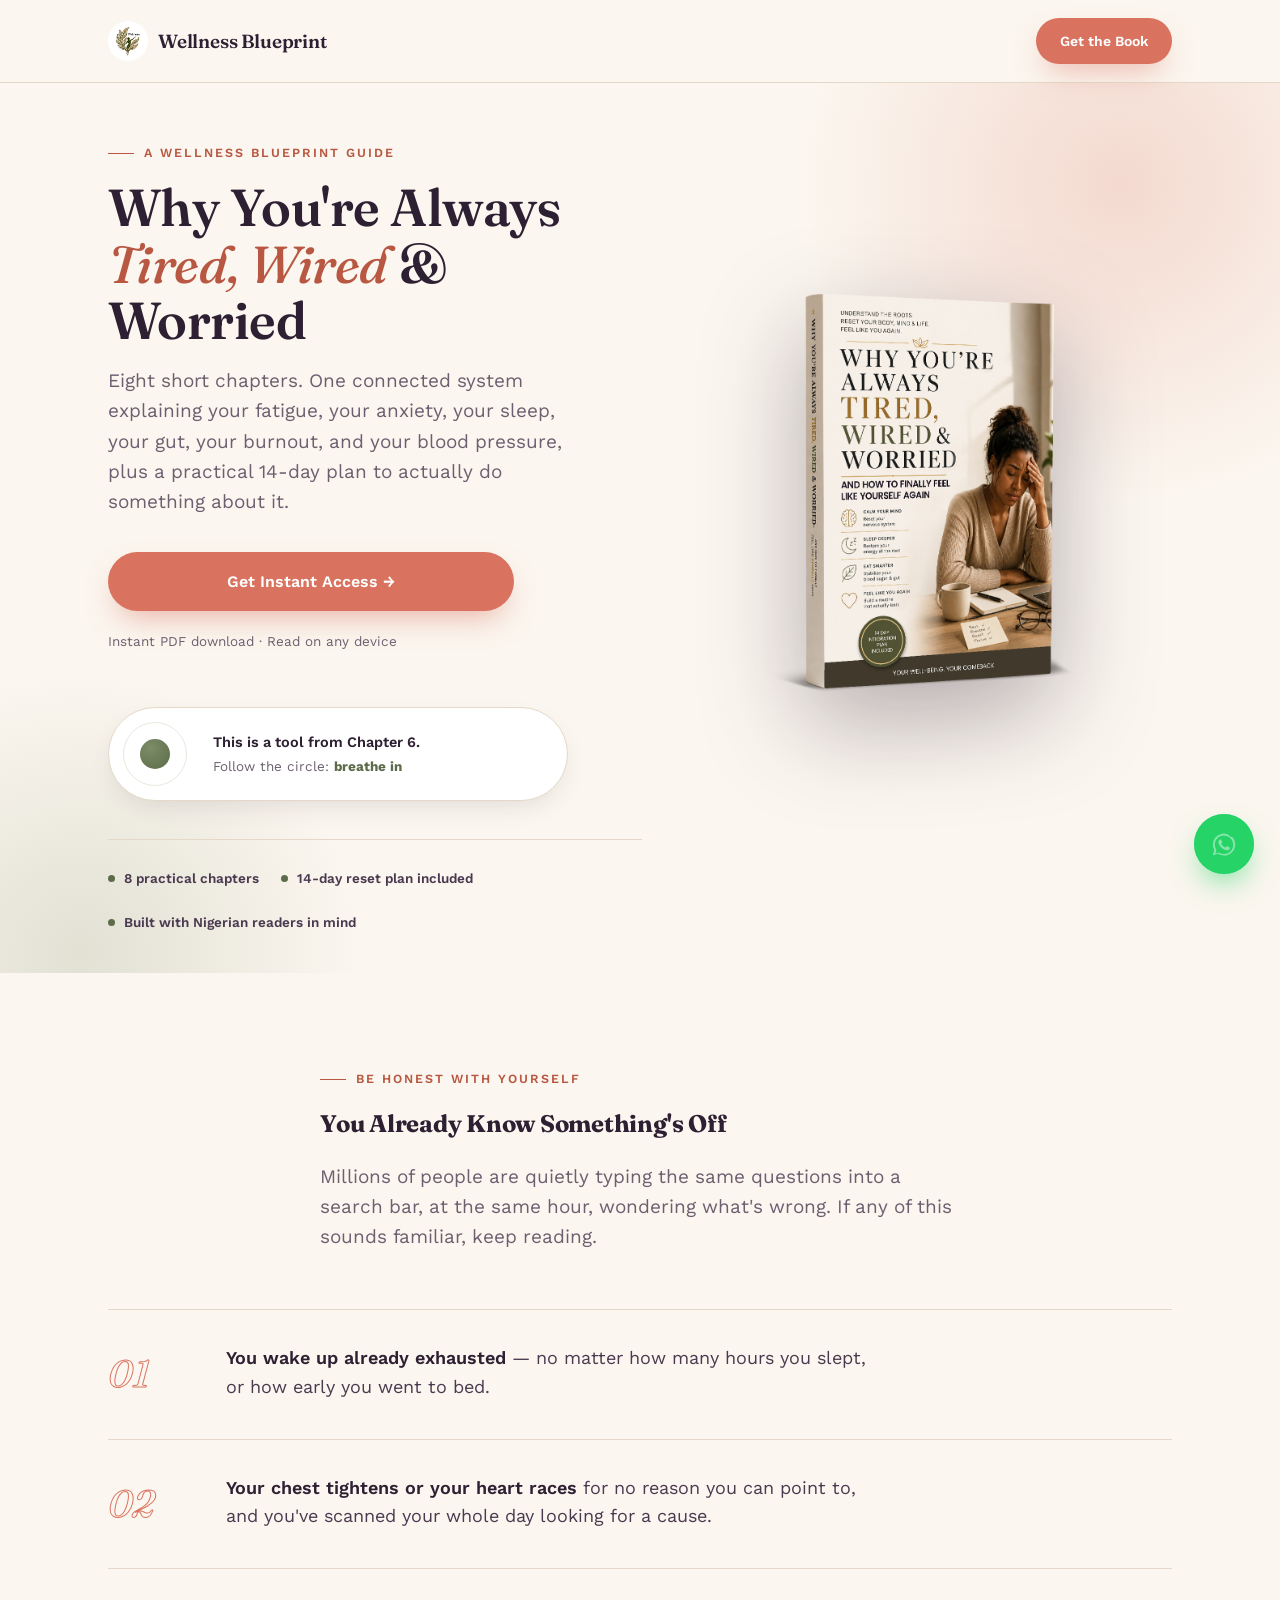
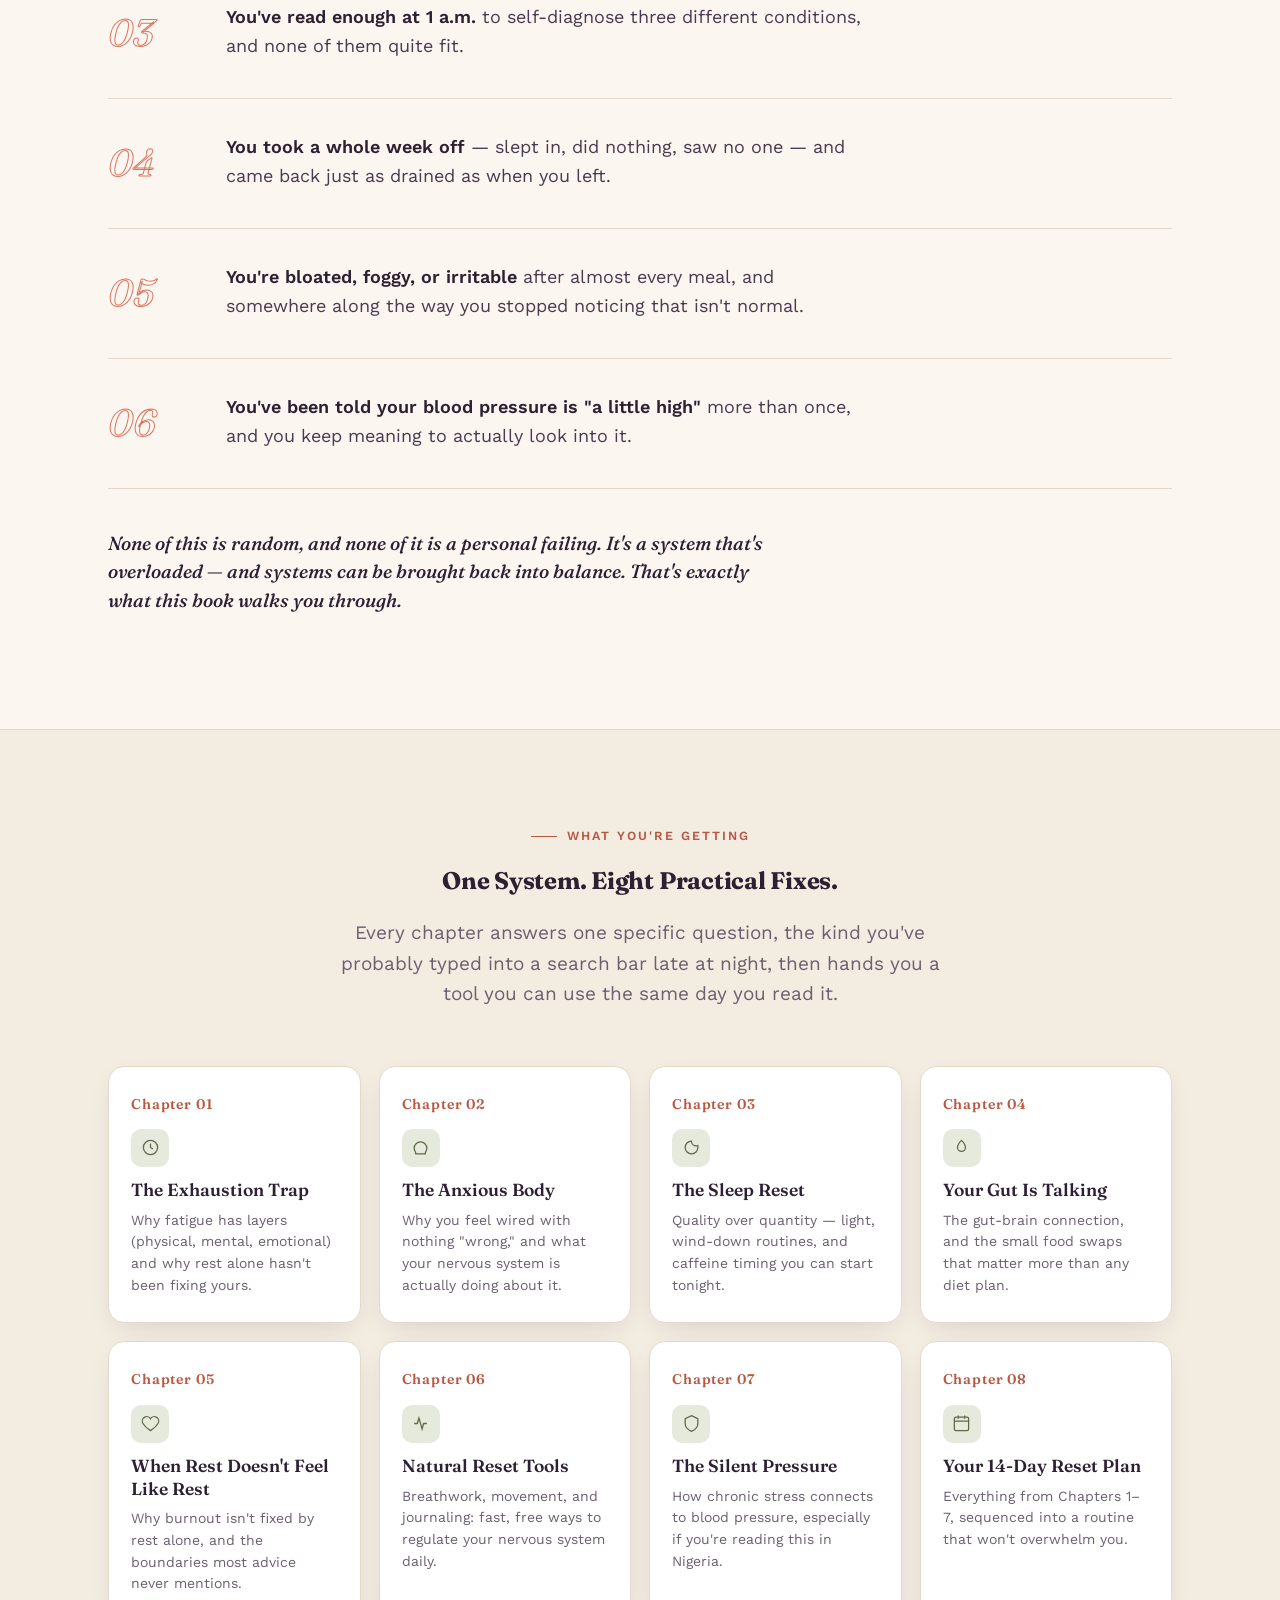
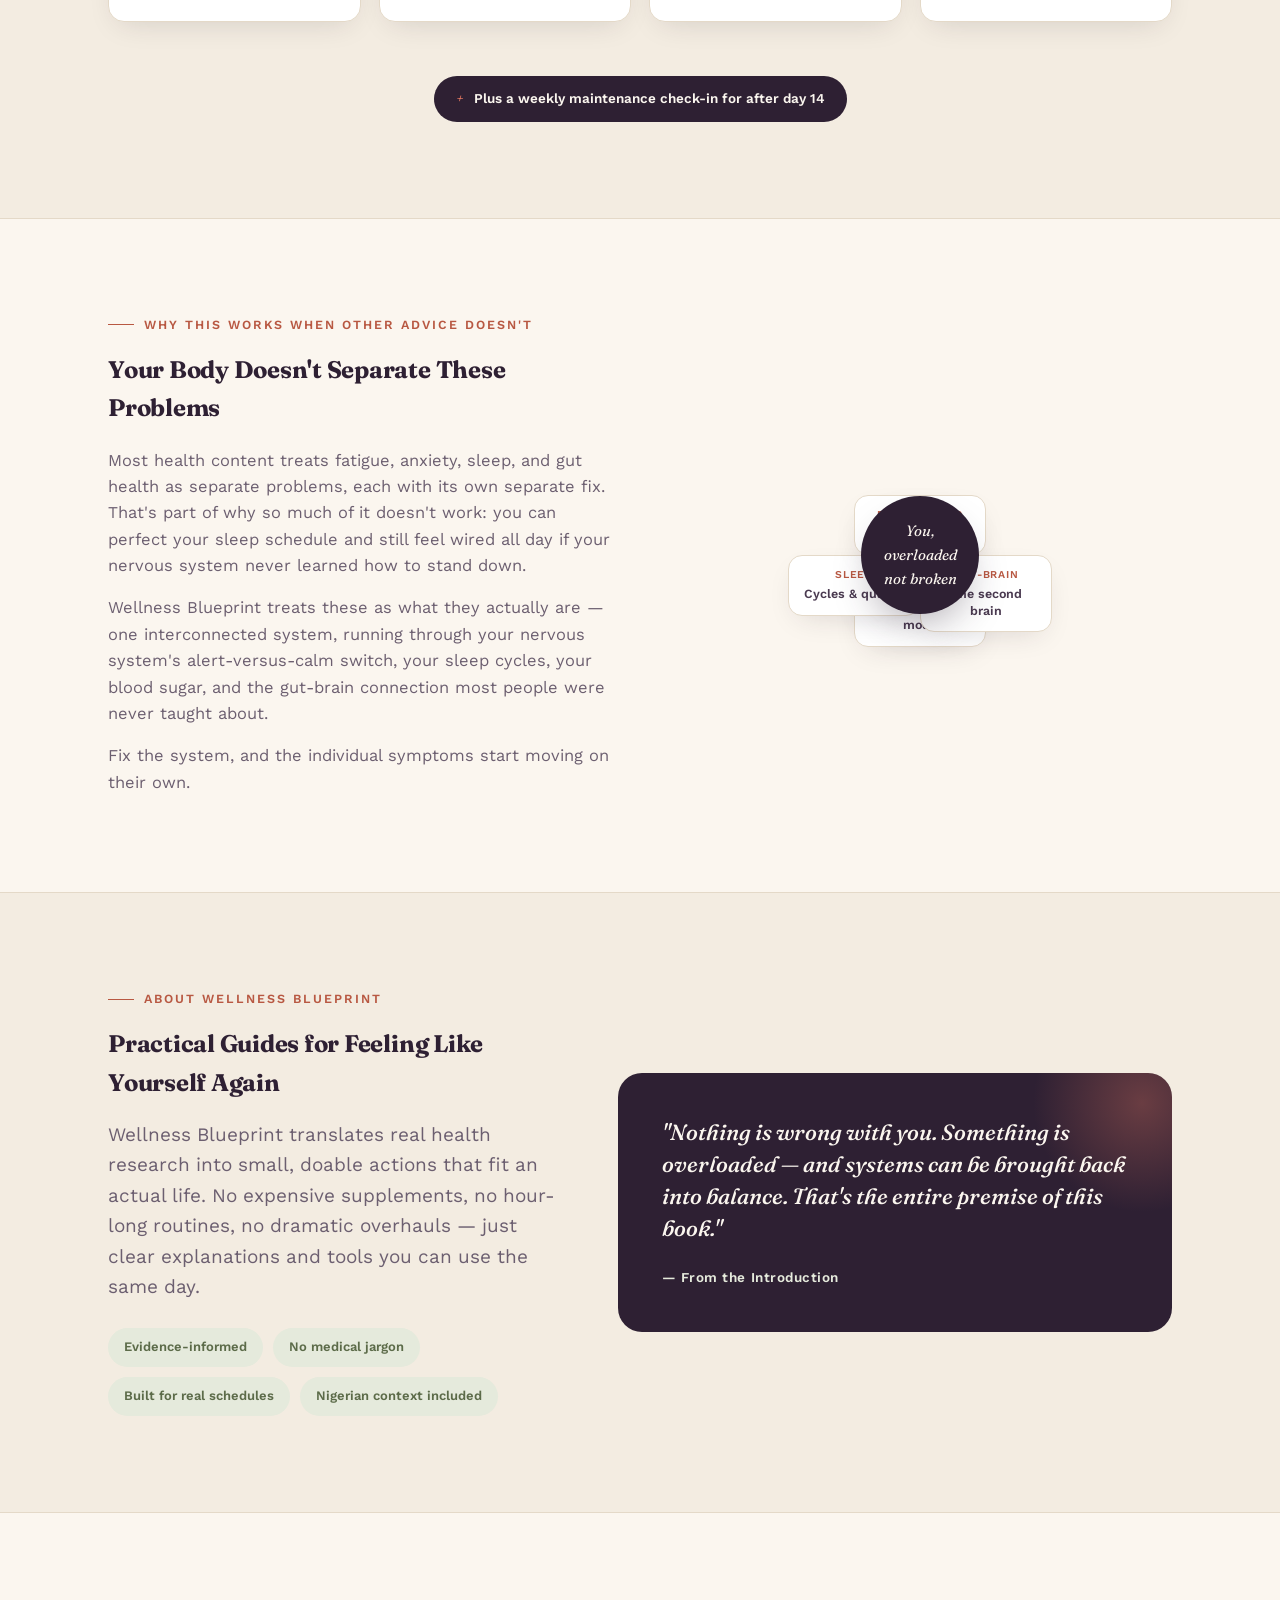
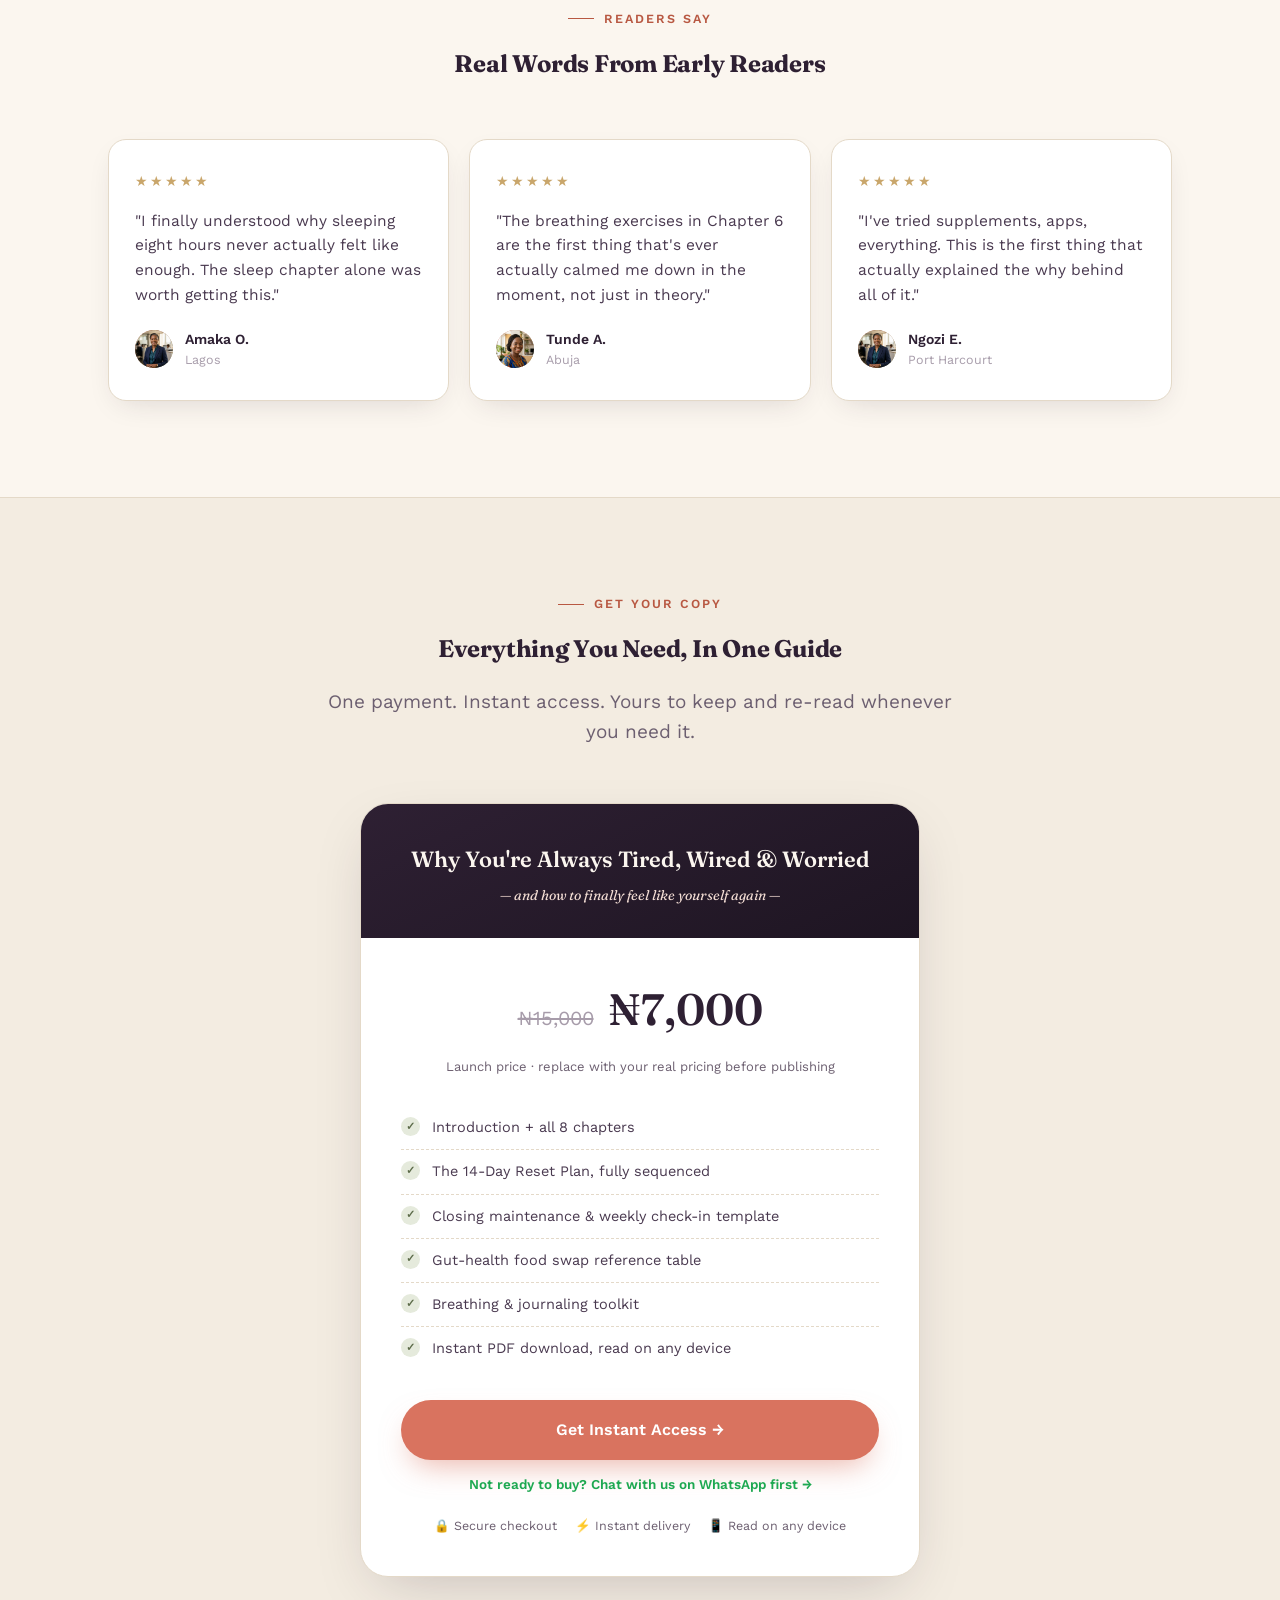
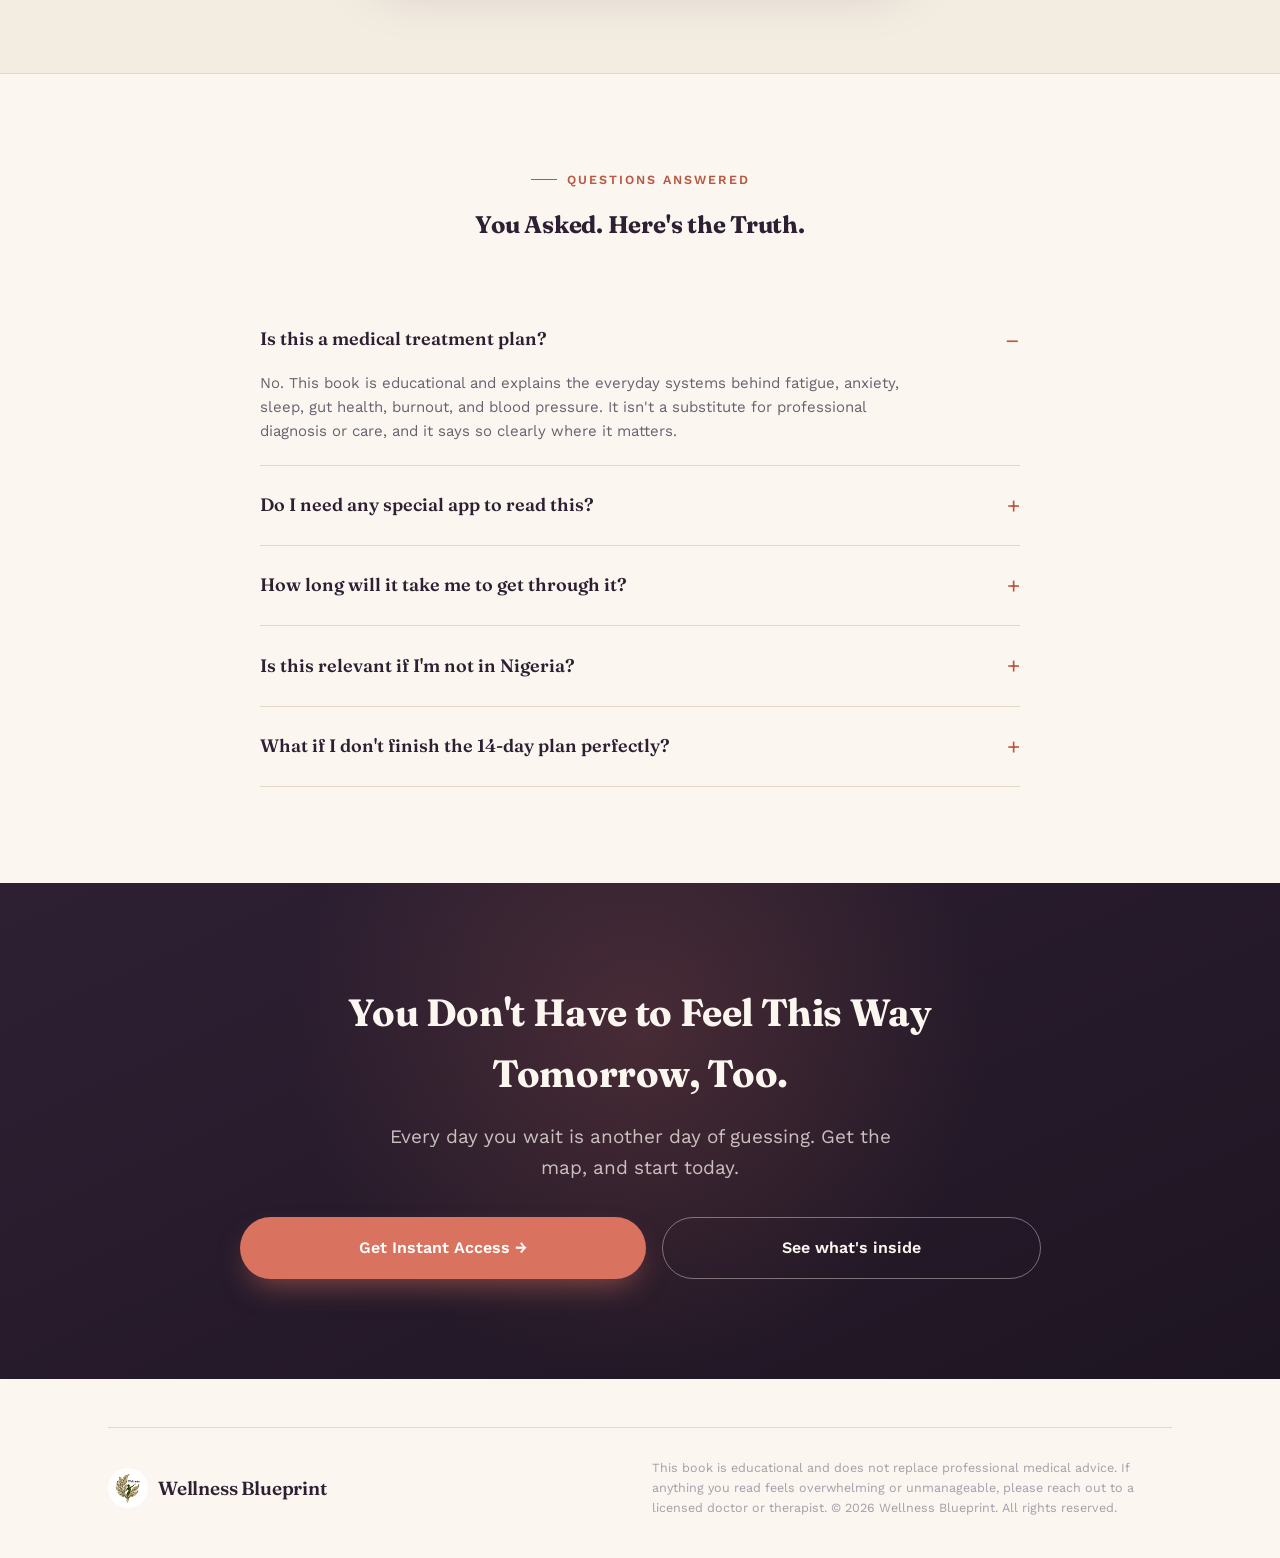
==== index.html @ 85e588a8 "file rename" ====
<!DOCTYPE html>
<html lang="en">
<head>
<meta charset="UTF-8">
<meta name="viewport" content="width=device-width, initial-scale=1.0">
<title>Why You're Always Tired, Wired & Worried — Wellness Blueprint</title>
<link rel="preconnect" href="https://fonts.googleapis.com">
<link rel="icon" type="img/x-icon" href="img/favicon.ico">
<link rel="preconnect" href="https://fonts.gstatic.com" crossorigin>
<link href="https://fonts.googleapis.com/css2?family=Fraunces:ital,opsz,wght@0,9..144,400;0,9..144,500;0,9..144,600;0,9..144,700;1,9..144,500;1,9..144,600&family=Work+Sans:wght@400;500;600;700&display=swap" rel="stylesheet">
<style>
  :root{
    --cream:#FBF6EF;
    --paper:#F3ECE1;
    --paper-line:#E4D9C8;
    --plum:#2E2033;
    --plum-deep:#1E1522;
    --plum-soft:#4A3A50;
    --ink:#241E2C;
    --ink-soft:#6C5F70;
    --ink-faint:#A79CAA;
    --coral:#D9735F;
    --coral-deep:#B85842;
    --coral-tint:#F3DDD4;
    --sage:#7C8C67;
    --sage-deep:#5C6B49;
    --sage-tint:#E5EADC;
    --gold:#C9A66B;
    --shadow-soft: 0 20px 60px -20px rgba(46,32,51,0.25);
    --shadow-card: 0 10px 30px -12px rgba(46,32,51,0.18);
    --radius: 20px;
    --font-display:'Fraunces', serif;
    --font-body:'Work Sans', sans-serif;
  }

  *{ box-sizing:border-box; }
  html{ scroll-behavior:smooth; }
  body{
    margin:0;
    background:var(--cream);
    color:var(--ink);
    font-family:var(--font-body);
    line-height:1.6;
    -webkit-font-smoothing:antialiased;
  }
  img{ max-width:100%; display:block; }
  a{ color:inherit; }
  .container{
    max-width:1120px;
    margin:0 auto;
    padding:0 28px;
  }
  .eyebrow{
    font-family:var(--font-body);
    font-size:12.5px;
    font-weight:600;
    letter-spacing:0.16em;
    text-transform:uppercase;
    color:var(--coral-deep);
    display:flex;
    align-items:center;
    gap:10px;
    margin-bottom:16px;
  }
  .eyebrow::before{
    content:"";
    width:26px;
    height:1px;
    background:var(--coral-deep);
    display:inline-block;
  }
  h1,h2,h3{
    font-family:var(--font-display);
    color:var(--plum);
    margin:0;
    letter-spacing:-0.01em;
  }
  .section{ padding:96px 0; }
  .section-alt{ background:var(--paper); border-top:1px solid var(--paper-line); border-bottom:1px solid var(--paper-line); }
  .center{ text-align:center; }
  .section-head{ max-width:640px; margin:0 auto 56px; }
  .section-head.left{ margin:0 0 56px; }
  .lede{
    font-size:19px;
    color:var(--ink-soft);
    margin-top:18px;
  }
  .btn{
    display:inline-flex;
    align-items:center;
    justify-content:center;
    gap:10px;
    font-family:var(--font-body);
    font-weight:600;
    font-size:16px;
    padding:17px 119px;
    border-radius:100px;
    text-decoration:none;
    cursor:pointer;
    border:none;
    transition:transform .25s ease, box-shadow .25s ease, background .25s ease;
    white-space:nowrap;
  }
  .btn-primary{
    background:var(--coral);
    color:#fff;
    box-shadow:0 14px 30px -10px rgba(217,115,95,0.55);
  }
  .btn-primary:hover{ background:var(--coral-deep); transform:translateY(-2px); box-shadow:0 18px 34px -10px rgba(184,88,66,0.55); }
  .btn-ghost{
    background:transparent;
    color:var(--cream);
    border:1px solid rgba(251,246,239,0.4);
  }
  .btn-ghost:hover{ background:rgba(251,246,239,0.1); }
  .btn-dark{
    background:var(--plum);
    color:var(--cream);
  }
  .btn-dark:hover{ background:var(--plum-deep); transform:translateY(-2px); }
  .btn-whatsapp{
    background:#25D366;
    color:#fff;
    box-shadow:0 14px 30px -10px rgba(37,211,102,0.55);
  }
  .btn-whatsapp:hover{ background:#1DA851; transform:translateY(-2px); box-shadow:0 18px 34px -10px rgba(29,168,81,0.55); }

  /* floating whatsapp bubble */
  .wa-float{
    position:fixed;
    bottom:26px; right:26px;
    z-index:200;
    width:60px; height:60px;
    border-radius:50%;
    background:#25D366;
    display:flex; align-items:center; justify-content:center;
    box-shadow:0 14px 30px -8px rgba(37,211,102,0.65);
    transition:transform .25s ease, box-shadow .25s ease;
  }
  .wa-float:hover{ transform:translateY(-3px) scale(1.05); box-shadow:0 18px 36px -8px rgba(29,168,81,0.7); }
  .wa-float svg{ width:30px; height:30px; fill:#fff; }
  .wa-float .wa-ping{
    position:absolute; inset:0; border-radius:50%;
    background:#25D366;
    opacity:0.55;
    animation:waPing 2.4s ease-out infinite;
  }
  @keyframes waPing{
    0%{ transform:scale(1); opacity:0.5; }
    100%{ transform:scale(1.7); opacity:0; }
  }
  @media (max-width:560px){
    .wa-float{ width:54px; height:54px; bottom:18px; right:18px; }
    .wa-float svg{ width:26px; height:26px; }
  }

  /* ---------- NAV ---------- */
  header.nav{
    position:sticky; top:0; z-index:50;
    background:rgba(251,246,239,0.86);
    backdrop-filter:blur(10px);
    border-bottom:1px solid var(--paper-line);
  }
  .nav-inner{
    display:flex; align-items:center; justify-content:space-between;
    padding:18px 28px;
    max-width:1120px; margin:0 auto;
  }
  .brand{
    display:flex; align-items:center; gap:10px;
    font-family:var(--font-display);
    font-weight:600;
    font-size:19px;
    color:var(--plum);
    letter-spacing:-0.01em;
  }
  .brand .mark{
    width:40px; height:40px; 
    border-radius:50%;
    /* background:conic-gradient(from 200deg, var(--coral), var(--gold), var(--sage), var(--coral)); */
    display:inline-block;
    position:relative;
  }
  .mark img{
    border-radius:50%;
  }
  .brand .mark::after{
    /* content:""; */
    position:absolute; 
    /* inset:5px; */
    border-radius:50%;
    background:var(--cream);
  }
  .nav-cta{ font-size:14px; padding:12px 24px; }

  /* ---------- HERO ---------- */
  .hero{
    position:relative;
    overflow:hidden;
    padding:60px 0 40px;
  }
  .hero-glow{
    position:absolute;
    top:-220px; right:-160px;
    width:640px; height:640px;
    border-radius:50%;
    background:radial-gradient(circle, rgba(217,115,95,0.22), rgba(217,115,95,0) 70%);
    pointer-events:none;
  }
  .hero-glow2{
    position:absolute;
    bottom:-260px; left:-200px;
    width:560px; height:560px;
    border-radius:50%;
    background:radial-gradient(circle, rgba(124,140,103,0.20), rgba(124,140,103,0) 70%);
    pointer-events:none;
  }
  .hero-grid{
    position:relative;
    display:grid;
    grid-template-columns:1.05fr 0.95fr;
    gap:46px;
    align-items:center;
  }
  .hero h1{
    font-size:52px;
    line-height:1.08;
    font-weight:600;
  }
  .hero h1 em{
    font-style:italic;
    font-weight:500;
    color:var(--coral-deep);
  }
  .hero .lede{ max-width:480px; }
  .hero-actions{
    display:flex; align-items:center; gap:20px; flex-wrap:wrap;
    margin-top:34px;
  }
  .hero-note{
    font-size:13.5px; color:var(--ink-soft);
  }
  .trust-row{
    display:flex; flex-wrap:wrap; gap:22px;
    margin-top:38px;
    padding-top:28px;
    border-top:1px solid var(--paper-line);
  }
  .trust-item{
    display:flex; align-items:center; gap:9px;
    font-size:13.5px; font-weight:600; color:var(--plum-soft);
  }
  .trust-item .dot{
    width:7px; height:7px; border-radius:50%; background:var(--sage-deep); flex-shrink:0;
  }

  /* book mockup */
  .book-stage{
    position:relative;
    display:flex; 
    align-items:center; justify-content:center;
    perspective:1300px;
  }
  .book{
    width:100%;
    max-width:650px;
    position:relative;
    animation:float 6s ease-in-out infinite;
  }
  .book img{
    width:100%;
    height:auto;
    display:block;
    filter:drop-shadow(0 35px 50px rgba(46,32,51,0.35));
  }
  @keyframes float{
    0%,100%{ transform:translateY(0px); }
    50%{ transform:translateY(-14px); }
  }

  /* breathing pacer */
  .pacer-wrap{
    margin-top:54px;
    display:flex; align-items:center; gap:26px;
    background:#fff;
    border:1px solid var(--paper-line);
    border-radius:100px;
    padding:14px 26px 14px 14px;
    box-shadow:var(--shadow-card);
    max-width:460px;
  }
  .pacer-circle-wrap{
    width:64px; height:64px; flex-shrink:0;
    display:flex; align-items:center; justify-content:center;
    position:relative;
  }
  .pacer-ring{
    position:absolute; inset:0; border-radius:50%;
    border:1.5px solid var(--sage-tint);
  }
  .pacer-dot{
    width:30px; height:30px; border-radius:50%;
    background:radial-gradient(circle at 35% 30%, var(--sage), var(--sage-deep));
    animation: breathe 12s ease-in-out infinite;
  }
  @keyframes breathe{
    0%{ transform:scale(0.55); }
    33%{ transform:scale(1); }
    50%{ transform:scale(1); }
    83%{ transform:scale(0.55); }
    100%{ transform:scale(0.55); }
  }
  .pacer-text{ font-size:13.5px; color:var(--ink-soft); }
  .pacer-text strong{
    display:block; color:var(--plum); font-size:14.5px; font-weight:600; margin-bottom:2px;
  }
  #pacerLabel{ color:var(--sage-deep); font-weight:700; }

  /* ---------- RECOGNITION ---------- */
  .signs-list{
    display:grid;
    gap:0;
    border-top:1px solid var(--paper-line);
  }
  .sign-row{
    display:grid;
    grid-template-columns:90px 1fr;
    gap:28px;
    padding:34px 0;
    border-bottom:1px solid var(--paper-line);
    align-items:start;
  }
  .sign-num{
    font-family:var(--font-display);
    font-style:italic;
    font-weight:500;
    font-size:38px;
    color:var(--coral-tint);
    -webkit-text-stroke:1px var(--coral);
    color:transparent;
  }
  .sign-row p{ margin:0; font-size:18px; color:var(--plum-soft); max-width:640px; }
  .sign-row p b{ color:var(--plum); font-weight:600; }
  .signs-close{
    margin-top:40px;
    font-size:19px;
    color:var(--plum);
    font-family:var(--font-display);
    font-style:italic;
    font-weight:500;
    max-width:680px;
    line-height:1.5;
  }

  /* ---------- CHAPTERS GRID ---------- */
  .chapters-grid{
    display:grid;
    grid-template-columns:repeat(4, 1fr);
    gap:18px;
  }
  .chapter-card{
    background:#fff;
    border:1px solid var(--paper-line);
    border-radius:16px;
    padding:26px 22px;
    box-shadow:var(--shadow-card);
    transition:transform .25s ease, box-shadow .25s ease;
  }
  .chapter-card:hover{ transform:translateY(-4px); box-shadow:0 18px 40px -16px rgba(46,32,51,0.28); }
  .chapter-card .num{
    font-family:var(--font-display);
    font-size:14px;
    font-weight:600;
    color:var(--coral-deep);
    letter-spacing:0.06em;
  }
  .chapter-card .icon{
    width:38px; height:38px;
    margin:14px 0 12px;
    border-radius:10px;
    background:var(--sage-tint);
    display:flex; align-items:center; justify-content:center;
  }
  .chapter-card .icon svg{ width:19px; height:19px; stroke:var(--sage-deep); }
  .chapter-card h4{
    font-family:var(--font-display);
    font-size:17.5px;
    font-weight:600;
    color:var(--plum);
    margin:0 0 8px;
    line-height:1.3;
  }
  .chapter-card p{
    font-size:14px; color:var(--ink-soft); margin:0; line-height:1.55;
  }
  .plan-tag{
    margin-top:22px;
    display:inline-flex; align-items:center; gap:10px;
    background:var(--plum);
    color:var(--cream);
    padding:12px 22px;
    border-radius:100px;
    font-size:13.5px; font-weight:600;
  }
  .plan-tag .plus{ color:var(--coral); font-family:var(--font-display); font-style:italic; }

  /* ---------- SYSTEM DIAGRAM ---------- */
  .system-wrap{
    display:grid;
    grid-template-columns:1fr 1fr;
    gap:56px;
    align-items:center;
  }
  .system-copy p{ font-size:16.5px; color:var(--ink-soft); margin:0 0 16px; }
  .system-copy p:last-child{ margin-bottom:0; }
  .diagram{
    position:relative;
    aspect-ratio:1/1;
    max-width:420px;
    margin:0 auto;
  }
  .diagram-center{
    position:absolute; top:50%; left:50%; transform:translate(-50%,-50%);
    width:118px; height:118px; border-radius:50%;
    background:var(--plum);
    color:var(--cream);
    display:flex; align-items:center; justify-content:center;
    flex-direction:column;
    text-align:center;
    font-family:var(--font-display);
    font-style:italic;
    font-size:15px;
    z-index:3;
    box-shadow:0 20px 40px -14px rgba(46,32,51,0.4);
  }
  .diagram-node{
    position:absolute;
    width:132px;
    background:#fff;
    border:1px solid var(--paper-line);
    border-radius:14px;
    padding:12px 14px;
    font-size:12.5px;
    font-weight:600;
    color:var(--plum-soft);
    box-shadow:var(--shadow-card);
    z-index:2;
    text-align:center;
    line-height:1.35;
  }
  .diagram-node span{
    display:block; font-size:10.5px; font-weight:600; letter-spacing:0.08em;
    text-transform:uppercase; color:var(--coral-deep); margin-bottom:3px;
  }
  .diagram-node.n1{ top:-6%; left:50%; transform:translateX(-50%); }
  .diagram-node.n2{ top:32%; right:-14%; }
  .diagram-node.n3{ bottom:-6%; left:50%; transform:translateX(-50%); }
  .diagram-node.n4{ top:32%; left:-14%; }
  .diagram svg.lines{ position:absolute; inset:0; width:100%; height:100%; z-index:1; }
  .diagram svg.lines line{ stroke:var(--paper-line); stroke-width:2; }

  /* ---------- ABOUT ---------- */
  .about-wrap{
    display:grid;
    grid-template-columns:0.9fr 1.1fr;
    gap:56px;
    align-items:center;
  }
  .badge-row{ display:flex; flex-wrap:wrap; gap:10px; margin-top:26px; }
  .badge{
    font-size:13px; font-weight:600; color:var(--sage-deep);
    background:var(--sage-tint);
    border-radius:100px;
    padding:9px 16px;
  }
  .about-card{
    background:var(--plum);
    border-radius:24px;
    padding:44px;
    color:var(--cream);
    position:relative;
    overflow:hidden;
  }
  .about-card::before{
    content:"";
    position:absolute; top:-80px; right:-80px;
    width:220px; height:220px; border-radius:50%;
    background:radial-gradient(circle, rgba(217,115,95,0.35), rgba(217,115,95,0) 70%);
  }
  .about-card .quote{
    font-family:var(--font-display);
    font-style:italic;
    font-size:22px;
    font-weight:500;
    line-height:1.45;
    position:relative;
    z-index:2;
  }
  .about-card .who{
    margin-top:22px;
    font-size:13.5px;
    color:var(--sage-tint);
    font-weight:600;
    letter-spacing:0.04em;
    position:relative; z-index:2;
  }

  /* ---------- TESTIMONIALS ---------- */
  .testi-grid{
    display:grid;
    grid-template-columns:repeat(3, 1fr);
    gap:20px;
  }
  .testi-card{
    background:#fff;
    border:1px solid var(--paper-line);
    border-radius:18px;
    padding:30px 26px;
    box-shadow:var(--shadow-card);
    display:flex; flex-direction:column;
  }
  .stars{ color:var(--gold); font-size:14px; letter-spacing:2px; margin-bottom:16px; }
  .testi-card p{ font-size:15.5px; color:var(--plum-soft); flex-grow:1; margin:0 0 20px; }
  .testi-who{ display:flex; align-items:center; gap:12px; }
  .testi-avatar{
    width:38px; height:38px; border-radius:50%;
    background:linear-gradient(135deg, var(--coral), var(--sage));
    flex-shrink:0;
  }
  .testi-avatar img{
    border-radius:50%;
  }
  .testi-name{ font-size:14px; font-weight:600; color:var(--plum); }
  .testi-loc{ font-size:12.5px; color:var(--ink-faint); }

  /* ---------- PRICING ---------- */
  .price-card{
    max-width:560px;
    margin:0 auto;
    background:#fff;
    border-radius:28px;
    border:1px solid var(--paper-line);
    box-shadow:var(--shadow-soft);
    overflow:hidden;
  }
  .price-top{
    background:linear-gradient(155deg, var(--plum), var(--plum-deep));
    color:var(--cream);
    padding:38px 40px 32px;
    text-align:center;
  }
  .price-top .book-title{
    font-family:var(--font-display); font-size:22px; font-weight:600; margin-bottom:6px;
  }
  .price-top .book-sub{
    font-family:var(--font-display); font-style:italic; font-size:14px; color:var(--coral-tint);
  }
  .price-body{ padding:36px 40px 40px; }
  .price-row{
    display:flex; align-items:baseline; justify-content:center; gap:14px;
    margin-bottom:6px;
  }
  .price-old{ font-size:20px; color:var(--ink-faint); text-decoration:line-through; }
  .price-new{ font-family:var(--font-display); font-size:44px; font-weight:600; color:var(--plum); }
  .price-caption{ text-align:center; font-size:13px; color:var(--ink-soft); margin-bottom:28px; }
  .price-features{ list-style:none; padding:0; margin:0 0 30px; }
  .price-features li{
    display:flex; align-items:flex-start; gap:12px;
    font-size:14.5px; color:var(--plum-soft);
    padding:10px 0;
    border-bottom:1px dashed var(--paper-line);
  }
  .price-features li:last-child{ border-bottom:none; }
  .price-features .check{
    width:19px; height:19px; border-radius:50%;
    background:var(--sage-tint);
    color:var(--sage-deep);
    flex-shrink:0;
    display:flex; align-items:center; justify-content:center;
    font-size:11px; font-weight:700;
    margin-top:1px;
  }
  .price-cta{ width:100%; }
  .price-wa-link{
    display:block;
    text-align:center;
    margin-top:14px;
    font-size:13.5px;
    font-weight:600;
    color:#1DA851;
    text-decoration:none;
  }
  .price-wa-link:hover{ text-decoration:underline; }
  .price-trust{
    display:flex; justify-content:center; gap:18px; flex-wrap:wrap;
    margin-top:20px; font-size:12.5px; color:var(--ink-soft);
  }

  /* ---------- FAQ ---------- */
  .faq-list{ max-width:760px; margin:0 auto; }
  details{
    border-bottom:1px solid var(--paper-line);
    padding:22px 0;
  }
  details summary{
    cursor:pointer;
    list-style:none;
    display:flex; align-items:center; justify-content:space-between;
    font-family:var(--font-display);
    font-size:18px;
    font-weight:600;
    color:var(--plum);
  }
  details summary::-webkit-details-marker{ display:none; }
  details summary::after{
    content:"+";
    font-size:22px;
    color:var(--coral-deep);
    font-family:var(--font-body);
    font-weight:400;
    transition:transform .2s ease;
    flex-shrink:0;
    margin-left:20px;
  }
  details[open] summary::after{ content:"–"; }
  details p{ margin:14px 0 0; color:var(--ink-soft); font-size:15px; max-width:640px; }

  /* ---------- FINAL CTA ---------- */
  .final-cta{
    background:linear-gradient(155deg, var(--plum) 0%, var(--plum-deep) 100%);
    color:var(--cream);
    text-align:center;
    padding:100px 0;
    position:relative;
    overflow:hidden;
  }
  .final-cta::before{
    content:"";
    position:absolute; top:-200px; left:50%; transform:translateX(-50%);
    width:700px; height:700px; border-radius:50%;
    background:radial-gradient(circle, rgba(217,115,95,0.18), rgba(217,115,95,0) 70%);
  }
  .final-cta h2{ color:var(--cream); font-size:38px; max-width:640px; margin:0 auto; position:relative; z-index:2; }
  .final-cta .lede{ color:rgba(251,246,239,0.75); max-width:520px; margin:18px auto 34px; position:relative; z-index:2; }
  .final-cta .actions{ position:relative; z-index:2; display:flex; justify-content:center; gap:16px; flex-wrap:wrap; }

  /* ---------- FOOTER ---------- */
  footer{ padding:48px 0 40px; }
  .footer-inner{
    display:flex; justify-content:space-between; align-items:center; flex-wrap:wrap; gap:18px;
    border-top:1px solid var(--paper-line);
    padding-top:30px;
  }
  .footer-note{ font-size:12.5px; color:var(--ink-faint); max-width:520px; line-height:1.6; }

  /* ---------- RESPONSIVE ---------- */
  @media (max-width:920px){
    .hero-grid{ grid-template-columns:1fr; }
    .book-stage{ order:-1; margin-bottom:10px; }
    .book{ max-width:490px; }
    .hero h1{ font-size:38px; }
    .chapters-grid{ grid-template-columns:repeat(2, 1fr); }
    .system-wrap, .about-wrap{ grid-template-columns:1fr; }
    .about-card{ order:-1; }
    .testi-grid{ grid-template-columns:1fr; }
    .diagram{ margin-top:20px; }
    .final-cta h2{ font-size:29px; }
    .section{ padding:68px 0; }
  }
  @media (max-width:560px){
    .chapters-grid{ grid-template-columns:1fr; }
    .sign-row{ grid-template-columns:50px 1fr; gap:16px; }
    .sign-num{ font-size:28px; }
    .price-body, .price-top{ padding-left:24px; padding-right:24px; }
    .nav-inner{ padding:16px 20px; }
    .container{ padding:0 20px; }
  }
</style>
<!-- Meta Pixel Code -->
  <script>
    !function(f,b,e,v,n,t,s)
    {if(f.fbq)return;n=f.fbq=function(){n.callMethod?
    n.callMethod.apply(n,arguments):n.queue.push(arguments)};
    if(!f._fbq)f._fbq=n;n.push=n;n.loaded=!0;n.version='2.0';
    n.queue=[];t=b.createElement(e);t.async=!0;
    t.src=v;s=b.getElementsByTagName(e)[0];
    s.parentNode.insertBefore(t,s)}(window, document,'script',
    'https://connect.facebook.net/en_US/fbevents.js');
    fbq('init', '1030772333218949');
    fbq('track', 'PageView');
    </script>
    <noscript><img height="1" width="1" style="display:none"
    src="https://www.facebook.com/tr?id=1030772333218949&ev=PageView&noscript=1"
  /></noscript>
  <!-- End Meta Pixel Code -->

</head>
<body>

<header class="nav">
  <div class="nav-inner">
    <div class="brand">
      <span class="mark"><img src="img/logo.jpg" alt="">
      </span> Wellness Blueprint
    </div>
    <a href="https://selar.com/474410d18l" class="btn btn-primary nav-cta">Get the Book</a>
  </div>
</header>

<!-- HERO -->
<section class="hero">
  <div class="hero-glow"></div>
  <div class="hero-glow2"></div>
  <div class="container">
    <div class="hero-grid">
      <div>
        <div class="eyebrow">A Wellness Blueprint Guide</div>
        <h1>Why You're Always <em>Tired, Wired</em> & Worried</h1>
        <p class="lede">Eight short chapters. One connected system explaining your fatigue, your anxiety, your sleep, your gut, your burnout, and your blood pressure, plus a practical 14-day plan to actually do something about it.</p>

        <div class="hero-actions">
          <a href="https://selar.com/m/Isesele" class="btn btn-primary">Get Instant Access →</a>
          <!-- <a href="https://wa.me/2340000000000?text=Hi!%20I'd%20like%20to%20know%20more%20about%20the%20Tired%2C%20Wired%20%26%20Worried%20ebook" target="_blank" rel="noopener" class="btn btn-whatsapp">
            <svg viewBox="0 0 24 24" width="18" height="18" fill="currentColor"><path d="M17.6 6.32A8.85 8.85 0 0012.03 3.5c-4.9 0-8.9 4-8.9 8.9 0 1.57.41 3.1 1.19 4.45L3 21l4.28-1.12a8.9 8.9 0 004.75 1.36h.01c4.9 0 8.9-4 8.9-8.9 0-2.38-.93-4.62-2.34-6.02zm-5.57 13.7h-.01a7.4 7.4 0 01-3.77-1.03l-.27-.16-2.8.74.75-2.73-.18-.28a7.38 7.38 0 01-1.13-3.96c0-4.08 3.32-7.4 7.41-7.4a7.36 7.36 0 017.4 7.4c0 4.08-3.32 7.42-7.4 7.42zm4.06-5.55c-.22-.11-1.31-.65-1.51-.72-.2-.07-.35-.11-.5.11-.15.22-.58.72-.71.87-.13.15-.26.17-.48.06-.22-.11-.94-.35-1.79-1.11-.66-.59-1.11-1.32-1.24-1.54-.13-.22-.01-.34.1-.45.1-.1.22-.26.33-.39.11-.13.15-.22.22-.37.07-.15.04-.28-.02-.39-.06-.11-.5-1.21-.69-1.66-.18-.44-.37-.38-.5-.38-.13-.01-.28-.01-.43-.01a.83.83 0 00-.6.28c-.2.22-.79.77-.79 1.87s.81 2.17.92 2.32c.11.15 1.6 2.44 3.87 3.42.54.23 .96.37 1.29.48.54.17 1.03.15 1.42.09.43-.06 1.31-.54 1.5-1.05.18-.51.18-.95.13-1.05-.05-.1-.2-.16-.42-.27z"/></svg>
            Chat on WhatsApp
          </a> -->
          <span class="hero-note">Instant PDF download · Read on any device</span>
        </div>

        <div class="pacer-wrap">
          <div class="pacer-circle-wrap">
            <div class="pacer-ring"></div>
            <div class="pacer-dot"></div>
          </div>
          <div class="pacer-text">
            <strong>This is a tool from Chapter 6.</strong>
            Follow the circle: <span id="pacerLabel">breathe in</span>
          </div>
        </div>

        <div class="trust-row">
          <div class="trust-item"><span class="dot"></span>8 practical chapters</div>
          <div class="trust-item"><span class="dot"></span>14-day reset plan included</div>
          <div class="trust-item"><span class="dot"></span>Built with Nigerian readers in mind</div>
        </div>
      </div>

      <div class="book-stage">
        <div class="book">
          <img src="img/book112.png" alt="Why You're Always Tired, Wired & Worried — book cover mockup">
        </div>
      </div>
    </div>
  </div>
</section>

<!-- RECOGNITION -->
<section class="section">
  <div class="container">
    <div class="section-head">
      <div class="eyebrow">Be Honest With Yourself</div>
      <h2>You Already Know Something's Off</h2>
      <p class="lede">Millions of people are quietly typing the same questions into a search bar, at the same hour, wondering what's wrong. If any of this sounds familiar, keep reading.</p>
    </div>

    <div class="signs-list">
      <div class="sign-row">
        <div class="sign-num">01</div>
        <p><b>You wake up already exhausted</b> — no matter how many hours you slept, or how early you went to bed.</p>
      </div>
      <div class="sign-row">
        <div class="sign-num">02</div>
        <p><b>Your chest tightens or your heart races</b> for no reason you can point to, and you've scanned your whole day looking for a cause.</p>
      </div>
      <div class="sign-row">
        <div class="sign-num">03</div>
        <p><b>You've read enough at 1 a.m.</b> to self-diagnose three different conditions, and none of them quite fit.</p>
      </div>
      <div class="sign-row">
        <div class="sign-num">04</div>
        <p><b>You took a whole week off</b> — slept in, did nothing, saw no one — and came back just as drained as when you left.</p>
      </div>
      <div class="sign-row">
        <div class="sign-num">05</div>
        <p><b>You're bloated, foggy, or irritable</b> after almost every meal, and somewhere along the way you stopped noticing that isn't normal.</p>
      </div>
      <div class="sign-row">
        <div class="sign-num">06</div>
        <p><b>You've been told your blood pressure is "a little high"</b> more than once, and you keep meaning to actually look into it.</p>
      </div>
    </div>

    <p class="signs-close">None of this is random, and none of it is a personal failing. It's a system that's overloaded — and systems can be brought back into balance. That's exactly what this book walks you through.</p>
  </div>
</section>

<!-- WHAT'S INSIDE -->
<section class="section section-alt">
  <div class="container">
    <div class="section-head center" style="margin-left:auto;margin-right:auto;">
      <div class="eyebrow" style="justify-content:center;">What You're Getting</div>
      <h2>One System. Eight Practical Fixes.</h2>
      <p class="lede">Every chapter answers one specific question, the kind you've probably typed into a search bar late at night, then hands you a tool you can use the same day you read it.</p>
    </div>

    <div class="chapters-grid">
      <div class="chapter-card">
        <div class="num">Chapter 01</div>
        <div class="icon"><svg viewBox="0 0 24 24" fill="none" stroke-width="1.6"><circle cx="12" cy="12" r="9"/><path d="M12 7v5l3 2"/></svg></div>
        <h4>The Exhaustion Trap</h4>
        <p>Why fatigue has layers (physical, mental, emotional) and why rest alone hasn't been fixing yours.</p>
      </div>
      <div class="chapter-card">
        <div class="num">Chapter 02</div>
        <div class="icon"><svg viewBox="0 0 24 24" fill="none" stroke-width="1.6"><path d="M4 13a8 8 0 1116 0c0 3-2 4-2 7H6c0-3-2-4-2-7z"/></svg></div>
        <h4>The Anxious Body</h4>
        <p>Why you feel wired with nothing "wrong," and what your nervous system is actually doing about it.</p>
      </div>
      <div class="chapter-card">
        <div class="num">Chapter 03</div>
        <div class="icon"><svg viewBox="0 0 24 24" fill="none" stroke-width="1.6"><path d="M20 12a8 8 0 11-8-8 6 6 0 006 6 5 5 0 002-.4z"/></svg></div>
        <h4>The Sleep Reset</h4>
        <p>Quality over quantity — light, wind-down routines, and caffeine timing you can start tonight.</p>
      </div>
      <div class="chapter-card">
        <div class="num">Chapter 04</div>
        <div class="icon"><svg viewBox="0 0 24 24" fill="none" stroke-width="1.6"><path d="M12 3c3 3 5 6 5 9a5 5 0 01-10 0c0-3 2-6 5-9z"/></svg></div>
        <h4>Your Gut Is Talking</h4>
        <p>The gut-brain connection, and the small food swaps that matter more than any diet plan.</p>
      </div>
      <div class="chapter-card">
        <div class="num">Chapter 05</div>
        <div class="icon"><svg viewBox="0 0 24 24" fill="none" stroke-width="1.6"><path d="M12 21s-7-4.5-9.5-9A5.5 5.5 0 0112 6a5.5 5.5 0 019.5 6c-2.5 4.5-9.5 9-9.5 9z"/></svg></div>
        <h4>When Rest Doesn't Feel Like Rest</h4>
        <p>Why burnout isn't fixed by rest alone, and the boundaries most advice never mentions.</p>
      </div>
      <div class="chapter-card">
        <div class="num">Chapter 06</div>
        <div class="icon"><svg viewBox="0 0 24 24" fill="none" stroke-width="1.6"><path d="M4 12h4l2-7 4 14 2-7h4"/></svg></div>
        <h4>Natural Reset Tools</h4>
        <p>Breathwork, movement, and journaling: fast, free ways to regulate your nervous system daily.</p>
      </div>
      <div class="chapter-card">
        <div class="num">Chapter 07</div>
        <div class="icon"><svg viewBox="0 0 24 24" fill="none" stroke-width="1.6"><path d="M12 2l8 4v6c0 5-3.5 8-8 10-4.5-2-8-5-8-10V6z"/></svg></div>
        <h4>The Silent Pressure</h4>
        <p>How chronic stress connects to blood pressure, especially if you're reading this in Nigeria.</p>
      </div>
      <div class="chapter-card">
        <div class="num">Chapter 08</div>
        <div class="icon"><svg viewBox="0 0 24 24" fill="none" stroke-width="1.6"><rect x="3" y="4" width="18" height="17" rx="2"/><path d="M3 9h18M8 2v4M16 2v4"/></svg></div>
        <h4>Your 14-Day Reset Plan</h4>
        <p>Everything from Chapters 1–7, sequenced into a routine that won't overwhelm you.</p>
      </div>
    </div>

    <div class="center" style="margin-top:32px;">
      <span class="plan-tag"><span class="plus">+</span> Plus a weekly maintenance check-in for after day 14</span>
    </div>
  </div>
</section>

<!-- WHY ONE SYSTEM -->
<section class="section">
  <div class="container">
    <div class="system-wrap">
      <div class="system-copy">
        <div class="eyebrow">Why This Works When Other Advice Doesn't</div>
        <h2 style="margin-bottom:20px;">Your Body Doesn't Separate These Problems</h2>
        <p>Most health content treats fatigue, anxiety, sleep, and gut health as separate problems, each with its own separate fix. That's part of why so much of it doesn't work: you can perfect your sleep schedule and still feel wired all day if your nervous system never learned how to stand down.</p>
        <p>Wellness Blueprint treats these as what they actually are — one interconnected system, running through your nervous system's alert-versus-calm switch, your sleep cycles, your blood sugar, and the gut-brain connection most people were never taught about.</p>
        <p>Fix the system, and the individual symptoms start moving on their own.</p>
      </div>
      <div class="diagram">
        <svg class="lines" viewBox="0 0 100 100" preserveAspectRatio="none">
          <line x1="50" y1="8" x2="50" y2="38"/>
          <line x1="92" y1="42" x2="63" y2="50"/>
          <line x1="50" y1="92" x2="50" y2="62"/>
          <line x1="8" y1="42" x2="37" y2="50"/>
        </svg>
        <div class="diagram-node n1"><span>Nervous System</span>Alert vs. calm mode</div>
        <div class="diagram-node n2"><span>Sleep</span>Cycles &amp; quality</div>
        <div class="diagram-node n3"><span>Blood Sugar</span>Energy stability</div>
        <div class="diagram-node n4"><span>Gut-Brain</span>The second brain</div>
        <div class="diagram-center">You,<br>overloaded<br>not broken</div>
      </div>
    </div>
  </div>
</section>

<!-- ABOUT -->
<section class="section section-alt">
  <div class="container">
    <div class="about-wrap">
      <div>
        <div class="eyebrow">About Wellness Blueprint</div>
        <h2 style="margin-bottom:18px;">Practical Guides for Feeling Like Yourself Again</h2>
        <p class="lede" style="margin-top:0;">Wellness Blueprint translates real health research into small, doable actions that fit an actual life. No expensive supplements, no hour-long routines, no dramatic overhauls — just clear explanations and tools you can use the same day.</p>
        <div class="badge-row">
          <span class="badge">Evidence-informed</span>
          <span class="badge">No medical jargon</span>
          <span class="badge">Built for real schedules</span>
          <span class="badge">Nigerian context included</span>
        </div>
      </div>
      <div class="about-card">
        <div class="quote">"Nothing is wrong with you. Something is overloaded — and systems can be brought back into balance. That's the entire premise of this book."</div>
        <div class="who">— From the Introduction</div>
      </div>
    </div>
  </div>
</section>

<!-- TESTIMONIALS -->
<section class="section">
  <div class="container">
    <div class="section-head center" style="margin-left:auto;margin-right:auto;">
      <div class="eyebrow" style="justify-content:center;">Readers Say</div>
      <h2>Real Words From Early Readers</h2>
    </div>
    <div class="testi-grid">
      <div class="testi-card">
        <div class="stars">★★★★★</div>
        <p>"I finally understood why sleeping eight hours never actually felt like enough. The sleep chapter alone was worth getting this."</p>
        <div class="testi-who">
          <div class="testi-avatar"><img src="img/NigerianWoman_50s.jpeg" alt=""></div>
          <div><div class="testi-name">Amaka O.</div><div class="testi-loc">Lagos</div></div>
        </div>
      </div>
      <div class="testi-card">
        <div class="stars">★★★★★</div>
        <p>"The breathing exercises in Chapter 6 are the first thing that's ever actually calmed me down in the moment, not just in theory."</p>
        <div class="testi-who">
          <div class="testi-avatar"><img src="img/NigerianWoman.jpeg" alt=""></div>
          <div><div class="testi-name">Tunde A.</div><div class="testi-loc">Abuja</div></div>
        </div>
      </div>
      <div class="testi-card">
        <div class="stars">★★★★★</div>
        <p>"I've tried supplements, apps, everything. This is the first thing that actually explained the why behind all of it."</p>
        <div class="testi-who">
          <div class="testi-avatar"><img src="img/NigerianWoman_50s.jpeg" alt=""></div>
          <div><div class="testi-name">Ngozi E.</div><div class="testi-loc">Port Harcourt</div></div>
        </div>
      </div>
    </div>
  </div>
</section>

<!-- PRICING -->
<section class="section section-alt" id="pricing">
  <div class="container">
    <div class="section-head center" style="margin-left:auto;margin-right:auto;">
      <div class="eyebrow" style="justify-content:center;">Get Your Copy</div>
      <h2>Everything You Need, In One Guide</h2>
      <p class="lede">One payment. Instant access. Yours to keep and re-read whenever you need it.</p>
    </div>

    <div class="price-card">
      <div class="price-top">
        <div class="book-title">Why You're Always Tired, Wired & Worried</div>
        <div class="book-sub">— and how to finally feel like yourself again —</div>
      </div>
      <div class="price-body">
        <div class="price-row">
          <span class="price-old">₦15,000</span>
          <span class="price-new">₦7,000</span>
        </div>
        <p class="price-caption">Launch price · replace with your real pricing before publishing</p>

        <ul class="price-features">
          <li><span class="check">✓</span> Introduction + all 8 chapters</li>
          <li><span class="check">✓</span> The 14-Day Reset Plan, fully sequenced</li>
          <li><span class="check">✓</span> Closing maintenance &amp; weekly check-in template</li>
          <li><span class="check">✓</span> Gut-health food swap reference table</li>
          <li><span class="check">✓</span> Breathing &amp; journaling toolkit</li>
          <li><span class="check">✓</span> Instant PDF download, read on any device</li>
        </ul>

        <a href="https://selar.com/474410d18l" class="btn btn-primary price-cta">Get Instant Access →</a>
        <a href="https://wa.me/2340000000000?text=Hi!%20I%20have%20a%20question%20before%20buying%20the%20Tired%2C%20Wired%20%26%20Worried%20ebook" target="_blank" rel="noopener" class="price-wa-link">Not ready to buy? Chat with us on WhatsApp first →</a>
        <div class="price-trust">
          <span>🔒 Secure checkout</span>
          <span>⚡ Instant delivery</span>
          <span>📱 Read on any device</span>
        </div>
      </div>
    </div>
  </div>
</section>

<!-- FAQ -->
<section class="section">
  <div class="container">
    <div class="section-head center" style="margin-left:auto;margin-right:auto;">
      <div class="eyebrow" style="justify-content:center;">Questions Answered</div>
      <h2>You Asked. Here's the Truth.</h2>
    </div>
    <div class="faq-list">
      <details open>
        <summary>Is this a medical treatment plan?</summary>
        <p>No. This book is educational and explains the everyday systems behind fatigue, anxiety, sleep, gut health, burnout, and blood pressure. It isn't a substitute for professional diagnosis or care, and it says so clearly where it matters.</p>
      </details>
      <details>
        <summary>Do I need any special app to read this?</summary>
        <p>No. It's delivered as a PDF you can read on your phone, tablet, or computer — no app, no subscription, nothing extra to install.</p>
      </details>
      <details>
        <summary>How long will it take me to get through it?</summary>
        <p>Each chapter is a short, focused read (10–15 minutes) built around one question. Most readers finish the whole book in a few sittings, then use the 14-day plan alongside it.</p>
      </details>
      <details>
        <summary>Is this relevant if I'm not in Nigeria?</summary>
        <p>Yes. The core explanations apply everywhere. A few sections, like food swaps and blood pressure context, include specific relevance for Nigerian and African readers, but the tools work regardless of where you live.</p>
      </details>
      <details>
        <summary>What if I don't finish the 14-day plan perfectly?</summary>
        <p>That's expected, and the book says so directly. Missing a day doesn't mean starting over — the plan is built to be picked back up, not followed perfectly.</p>
      </details>
    </div>
  </div>
</section>

<!-- FINAL CTA -->
<section class="final-cta">
  <div class="container">
    <h2>You Don't Have to Feel This Way Tomorrow, Too.</h2>
    <p class="lede">Every day you wait is another day of guessing. Get the map, and start today.</p>
    <div class="actions">
      <a href="https://selar.com/474410d18l" class="btn btn-primary">Get Instant Access →</a>
      <a href="#pricing" class="btn btn-ghost">See what's inside</a>
    </div>
  </div>
</section>

<footer>
  <div class="container">
    <div class="footer-inner">
      <div class="brand"><span class="mark"><img src="img/logo.jpg" alt=""></span> Wellness Blueprint</div>
      <div class="footer-note">This book is educational and does not replace professional medical advice. If anything you read feels overwhelming or unmanageable, please reach out to a licensed doctor or therapist. © 2026 Wellness Blueprint. All rights reserved.</div>
    </div>
  </div>
</footer>

<a href="https://wa.me/2340000000000?text=Hi!%20I'd%20like%20to%20know%20more%20about%20the%20Tired%2C%20Wired%20%26%20Worried%20ebook" target="_blank" rel="noopener" class="wa-float" aria-label="Chat on WhatsApp">
  <span class="wa-ping"></span>
  <svg viewBox="0 0 24 24"><path d="M17.6 6.32A8.85 8.85 0 0012.03 3.5c-4.9 0-8.9 4-8.9 8.9 0 1.57.41 3.1 1.19 4.45L3 21l4.28-1.12a8.9 8.9 0 004.75 1.36h.01c4.9 0 8.9-4 8.9-8.9 0-2.38-.93-4.62-2.34-6.02zm-5.57 13.7h-.01a7.4 7.4 0 01-3.77-1.03l-.27-.16-2.8.74.75-2.73-.18-.28a7.38 7.38 0 01-1.13-3.96c0-4.08 3.32-7.4 7.41-7.4a7.36 7.36 0 017.4 7.4c0 4.08-3.32 7.42-7.4 7.42zm4.06-5.55c-.22-.11-1.31-.65-1.51-.72-.2-.07-.35-.11-.5.11-.15.22-.58.72-.71.87-.13.15-.26.17-.48.06-.22-.11-.94-.35-1.79-1.11-.66-.59-1.11-1.32-1.24-1.54-.13-.22-.01-.34.1-.45.1-.1.22-.26.33-.39.11-.13.15-.22.22-.37.07-.15.04-.28-.02-.39-.06-.11-.5-1.21-.69-1.66-.18-.44-.37-.38-.5-.38-.13-.01-.28-.01-.43-.01a.83.83 0 00-.6.28c-.2.22-.79.77-.79 1.87s.81 2.17.92 2.32c.11.15 1.6 2.44 3.87 3.42.54.23.96.37 1.29.48.54.17 1.03.15 1.42.09.43-.06 1.31-.54 1.5-1.05.18-.51.18-.95.13-1.05-.05-.1-.2-.16-.42-.27z"/></svg>
</a>

<script>
  const phases = [
    {label:"breathe in", ms:4000},
    {label:"hold", ms:2000},
    {label:"breathe out", ms:4000},
    {label:"hold", ms:2000}
  ];
  let i = 0;
  const labelEl = document.getElementById('pacerLabel');
  function cycle(){
    labelEl.textContent = phases[i].label;
    setTimeout(()=>{
      i = (i+1) % phases.length;
      cycle();
    }, phases[i].ms);
  }
  cycle();
</script>

</body>
</html>
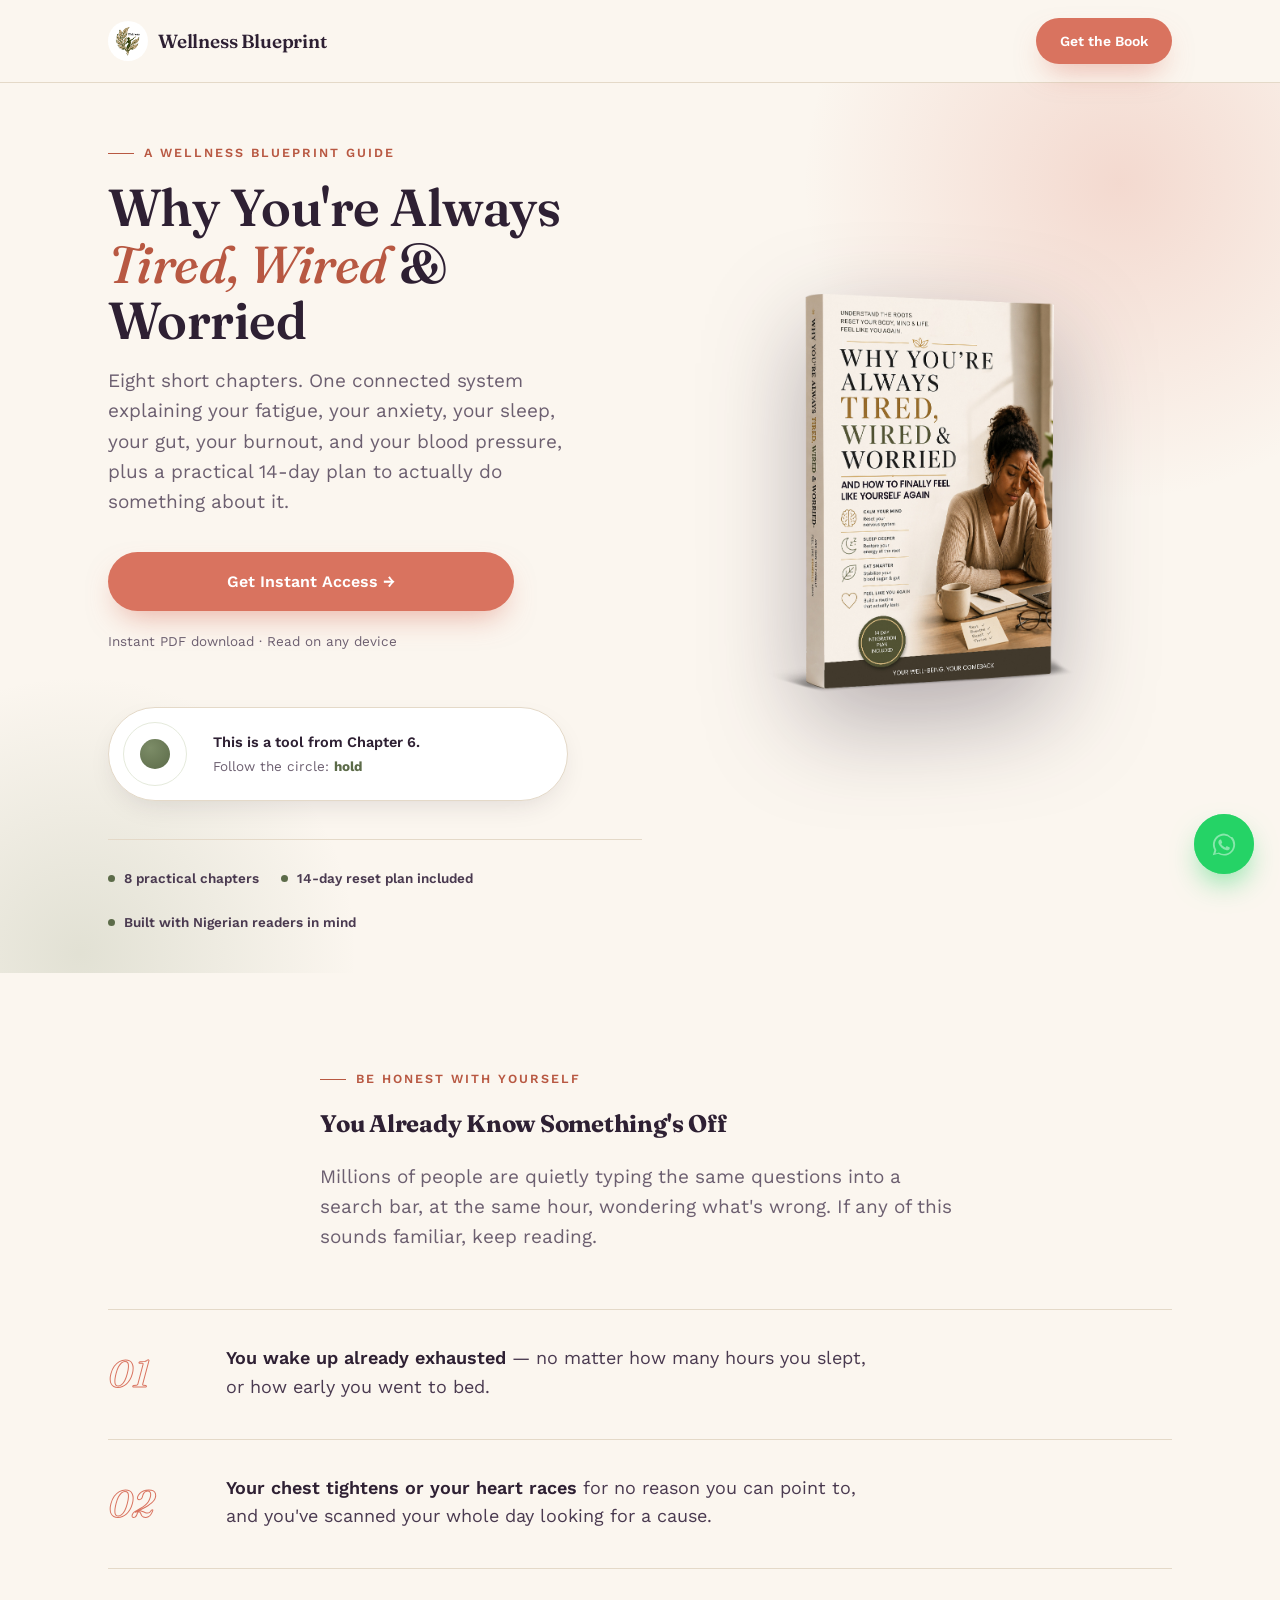
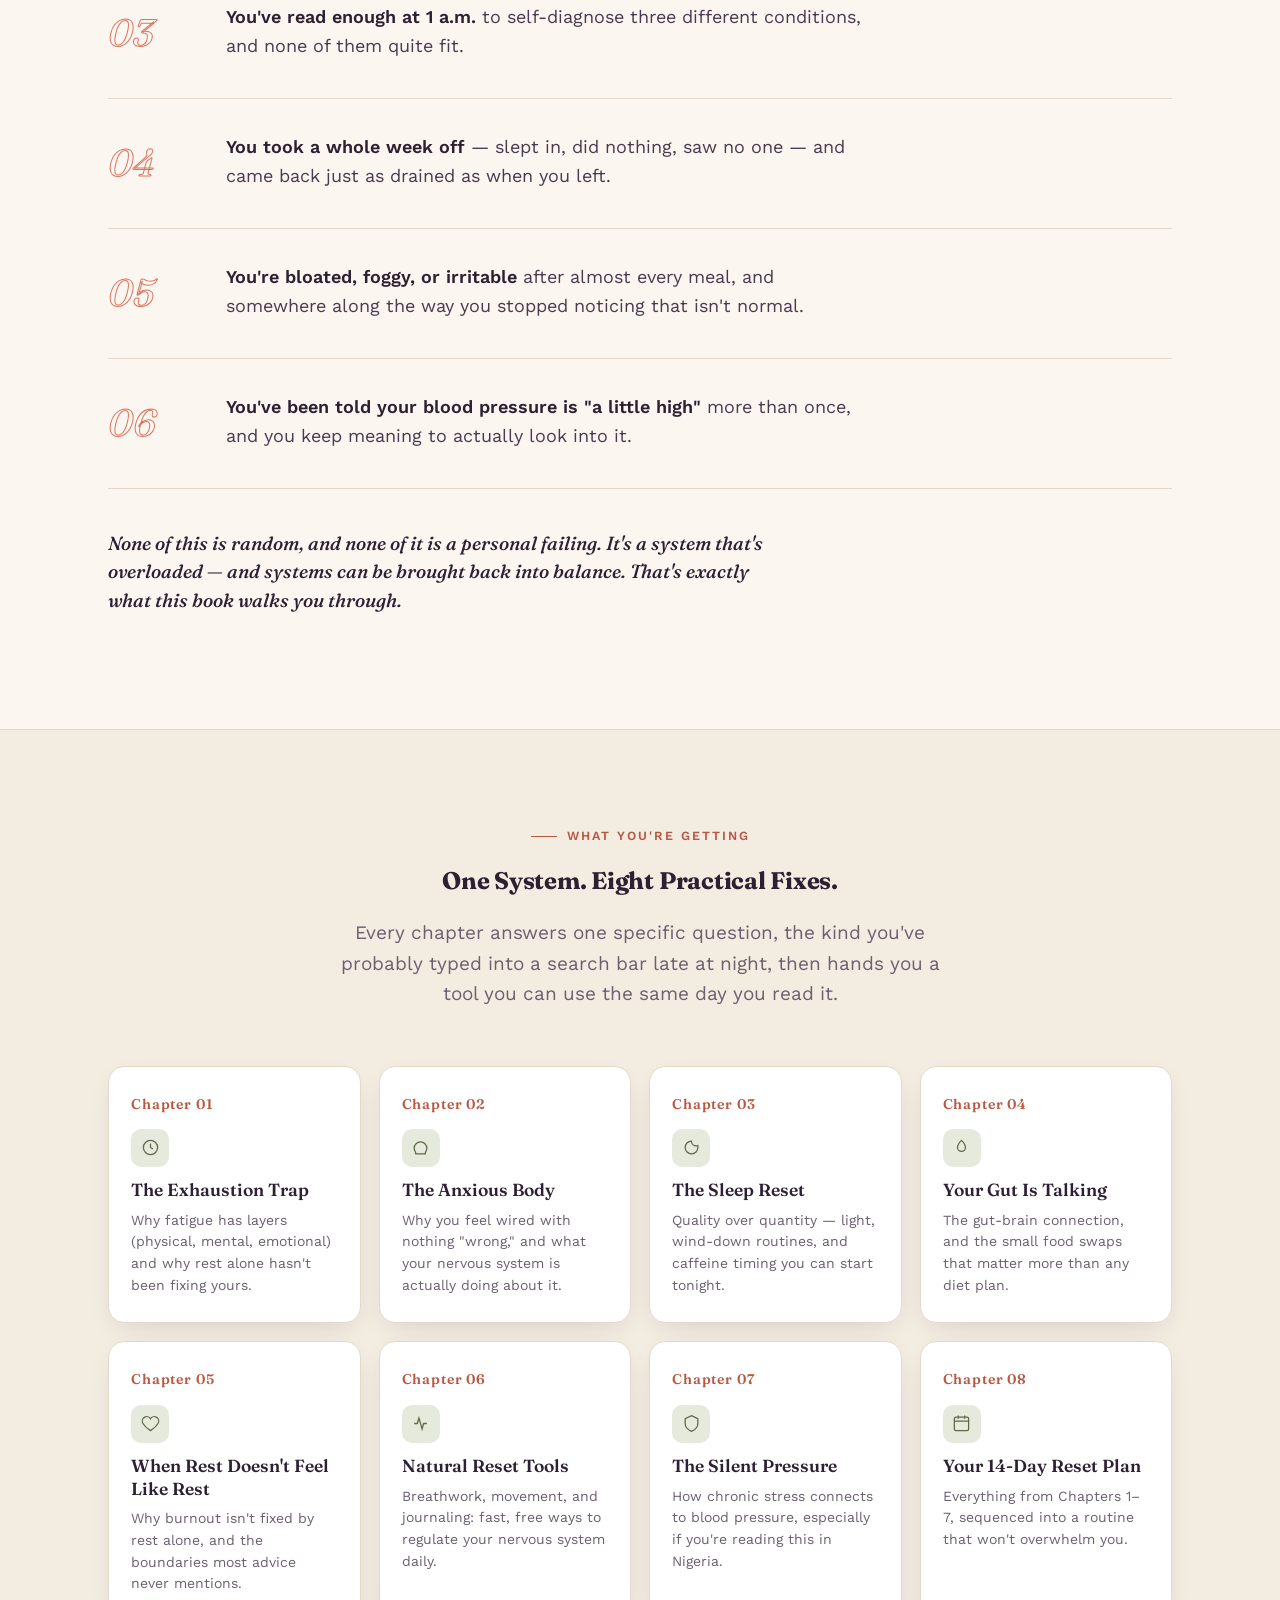
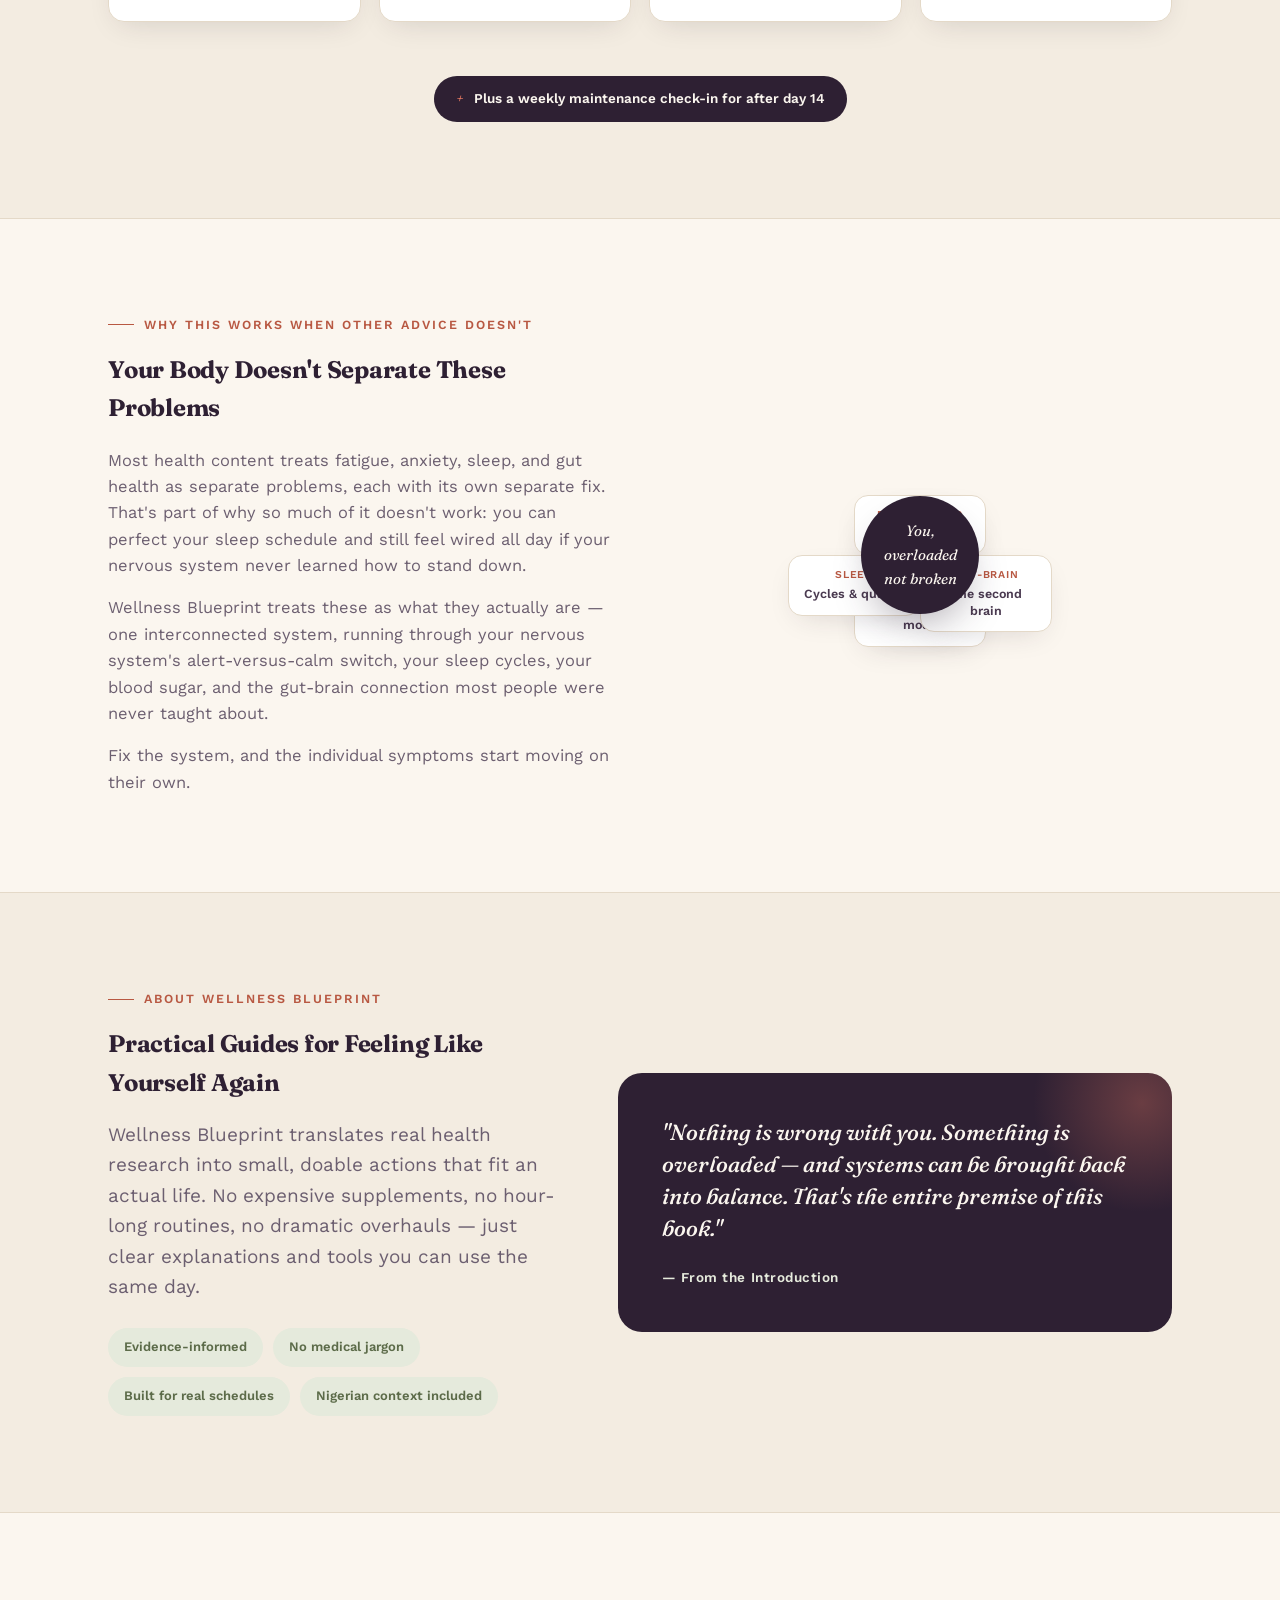
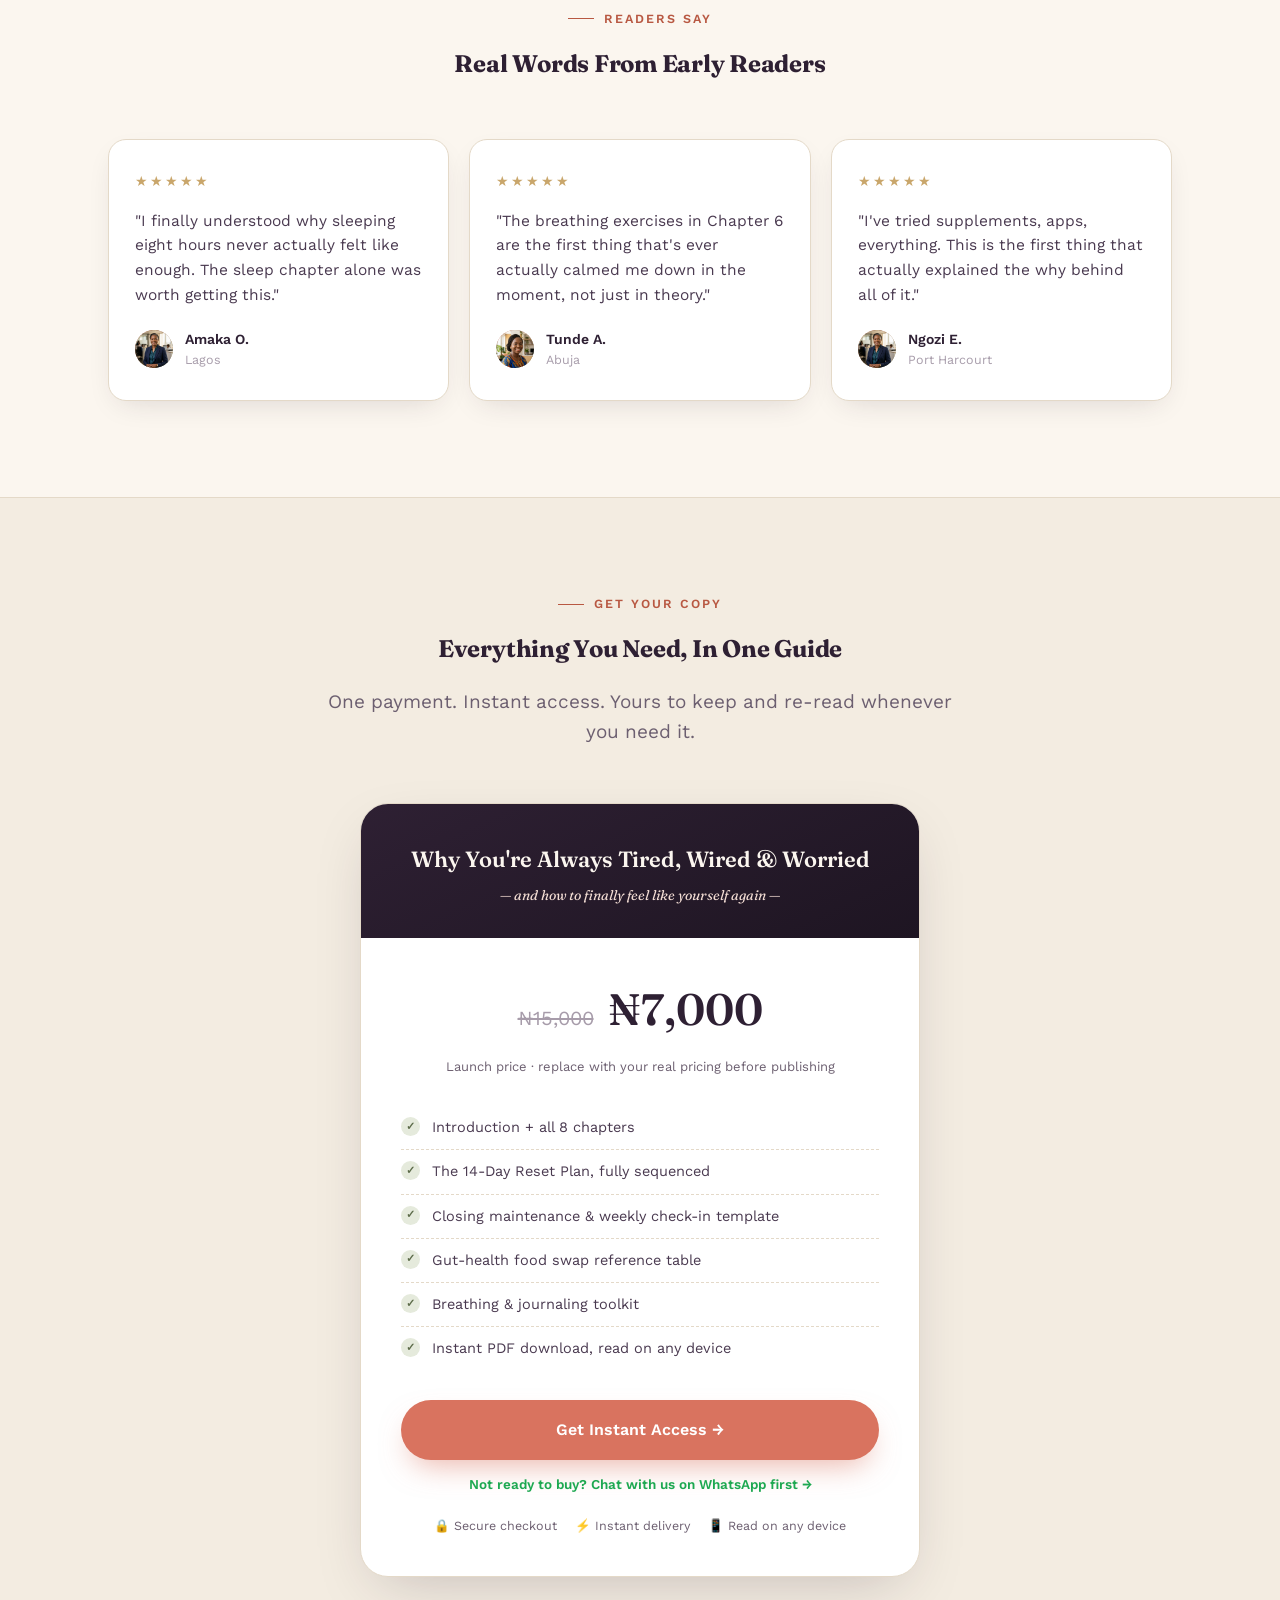
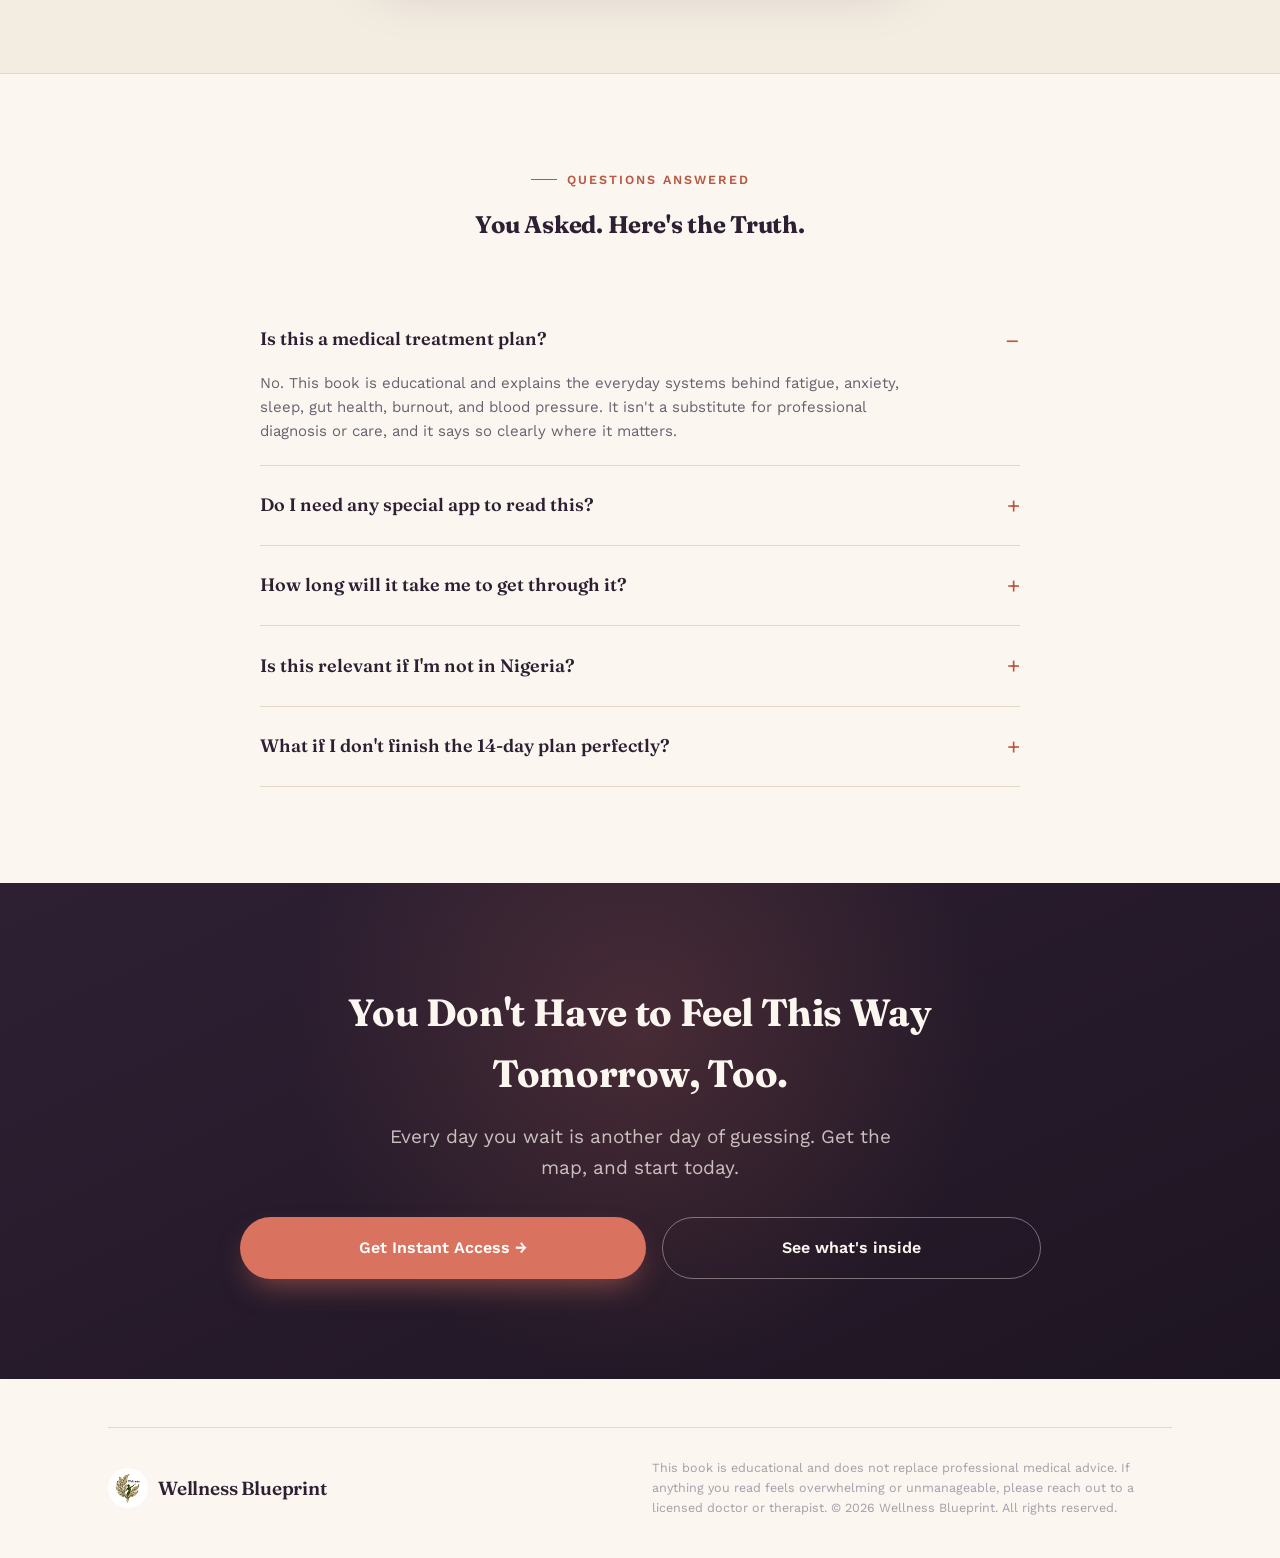
==== commit ffb58557: "reduce responsive" ====
--- a/index.html
+++ b/index.html
@@ -667,7 +667,7 @@
     .final-cta h2{ font-size:29px; }
     .section{ padding:68px 0; }
   }
-  @media (max-width:560px){
+  @media (max-width:460px){
     .chapters-grid{ grid-template-columns:1fr; }
     .sign-row{ grid-template-columns:50px 1fr; gap:16px; }
     .sign-num{ font-size:28px; }
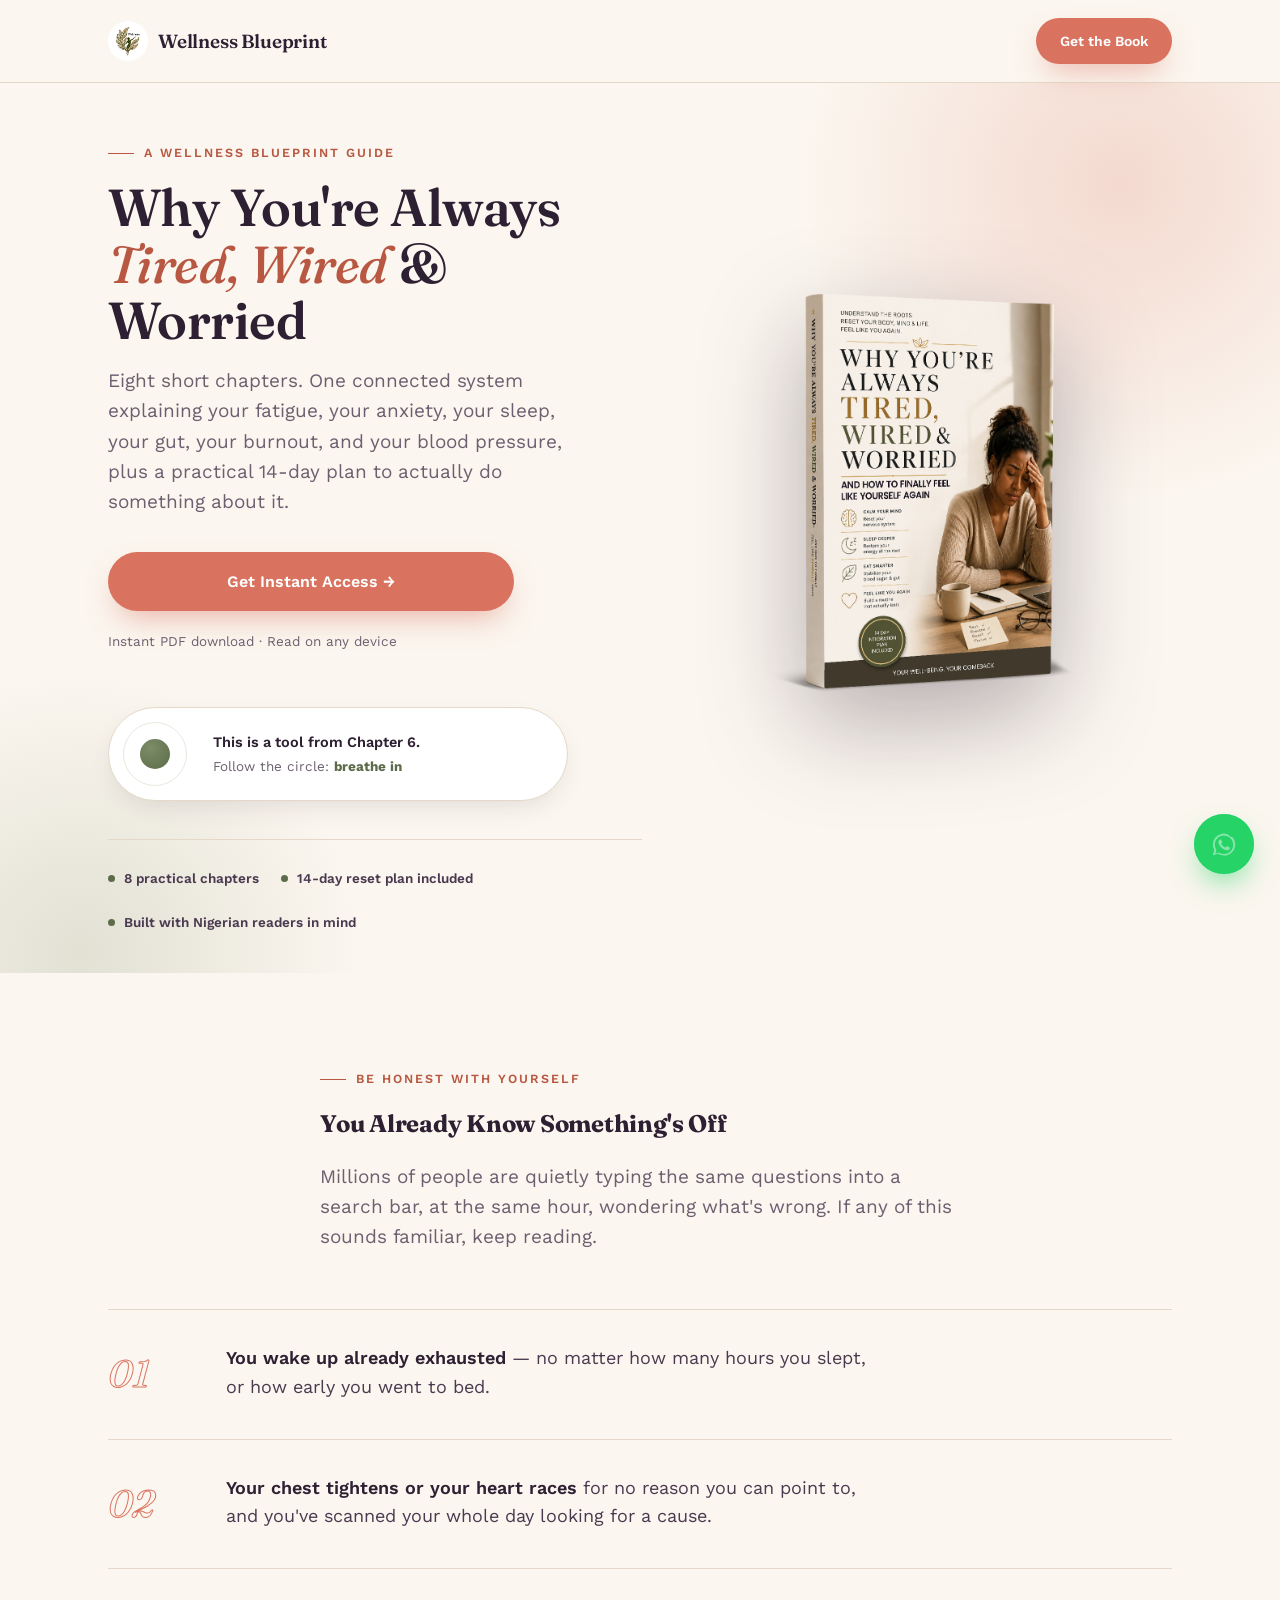
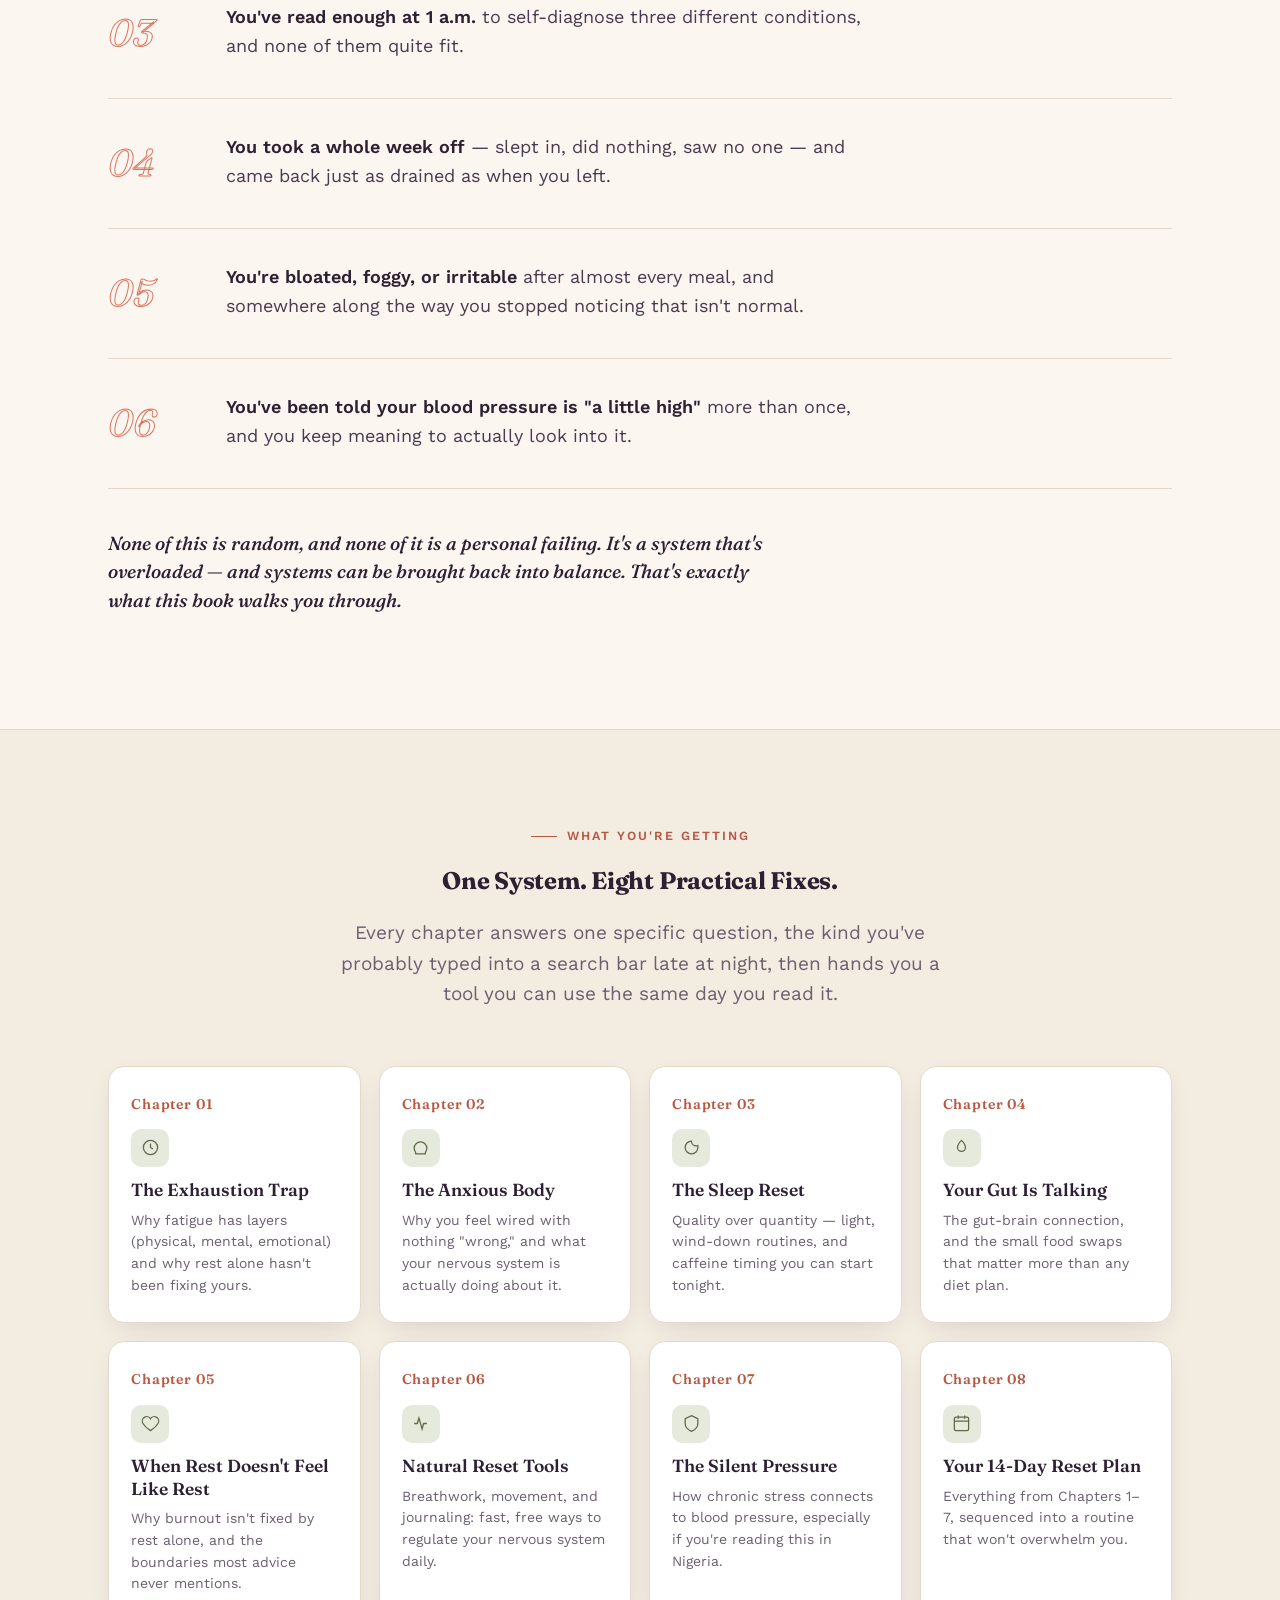
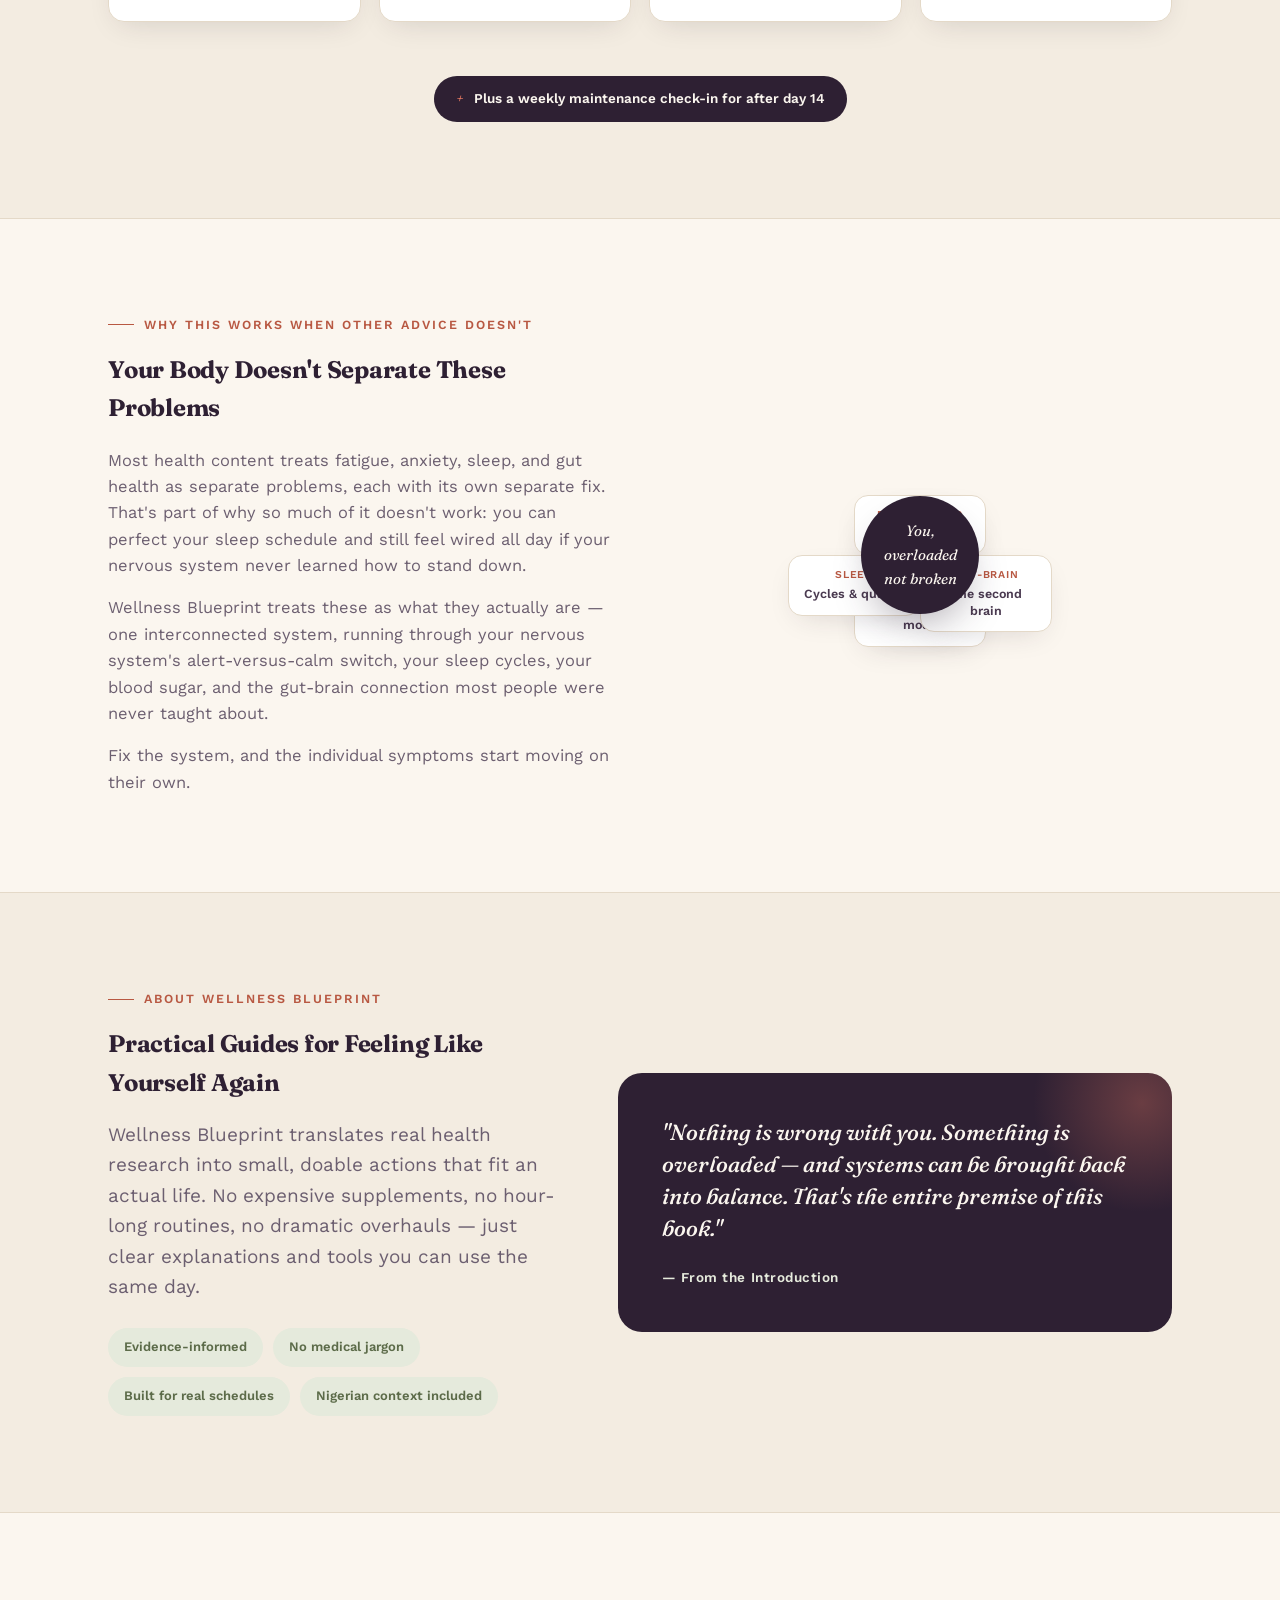
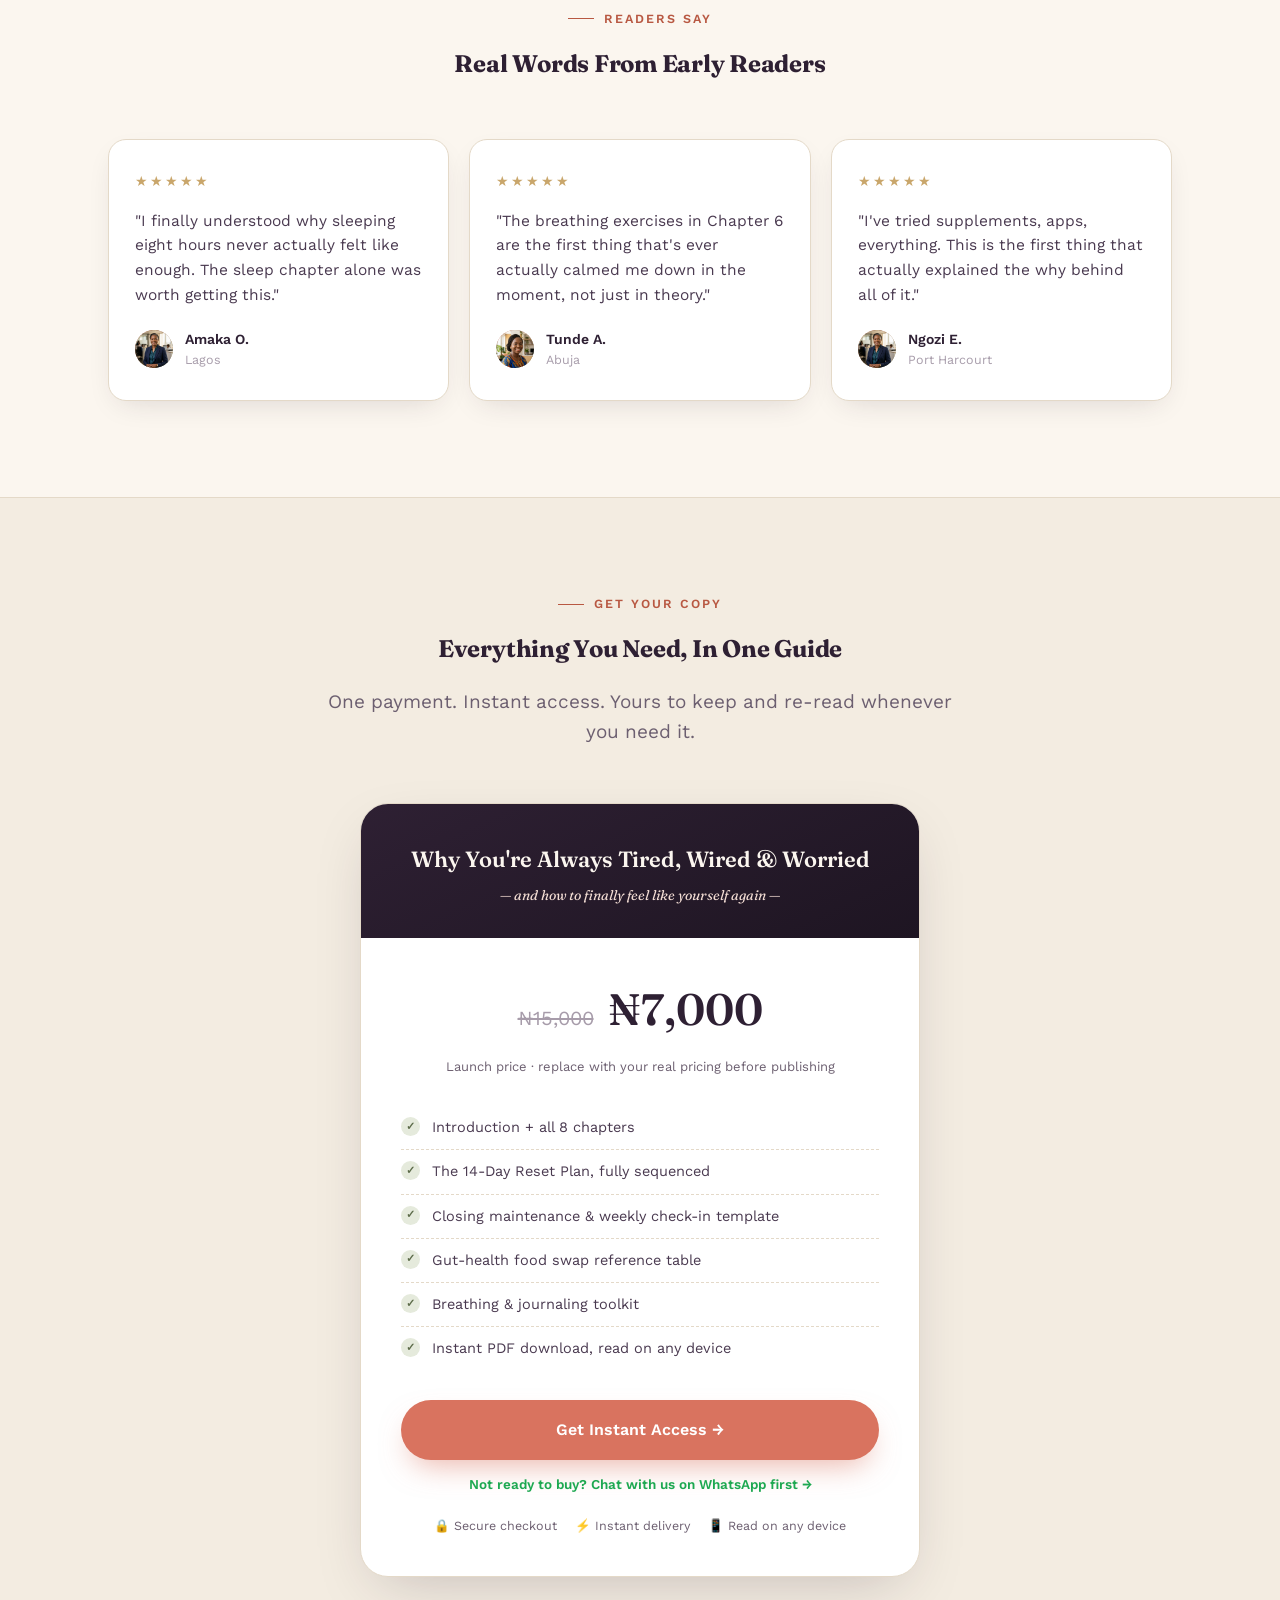
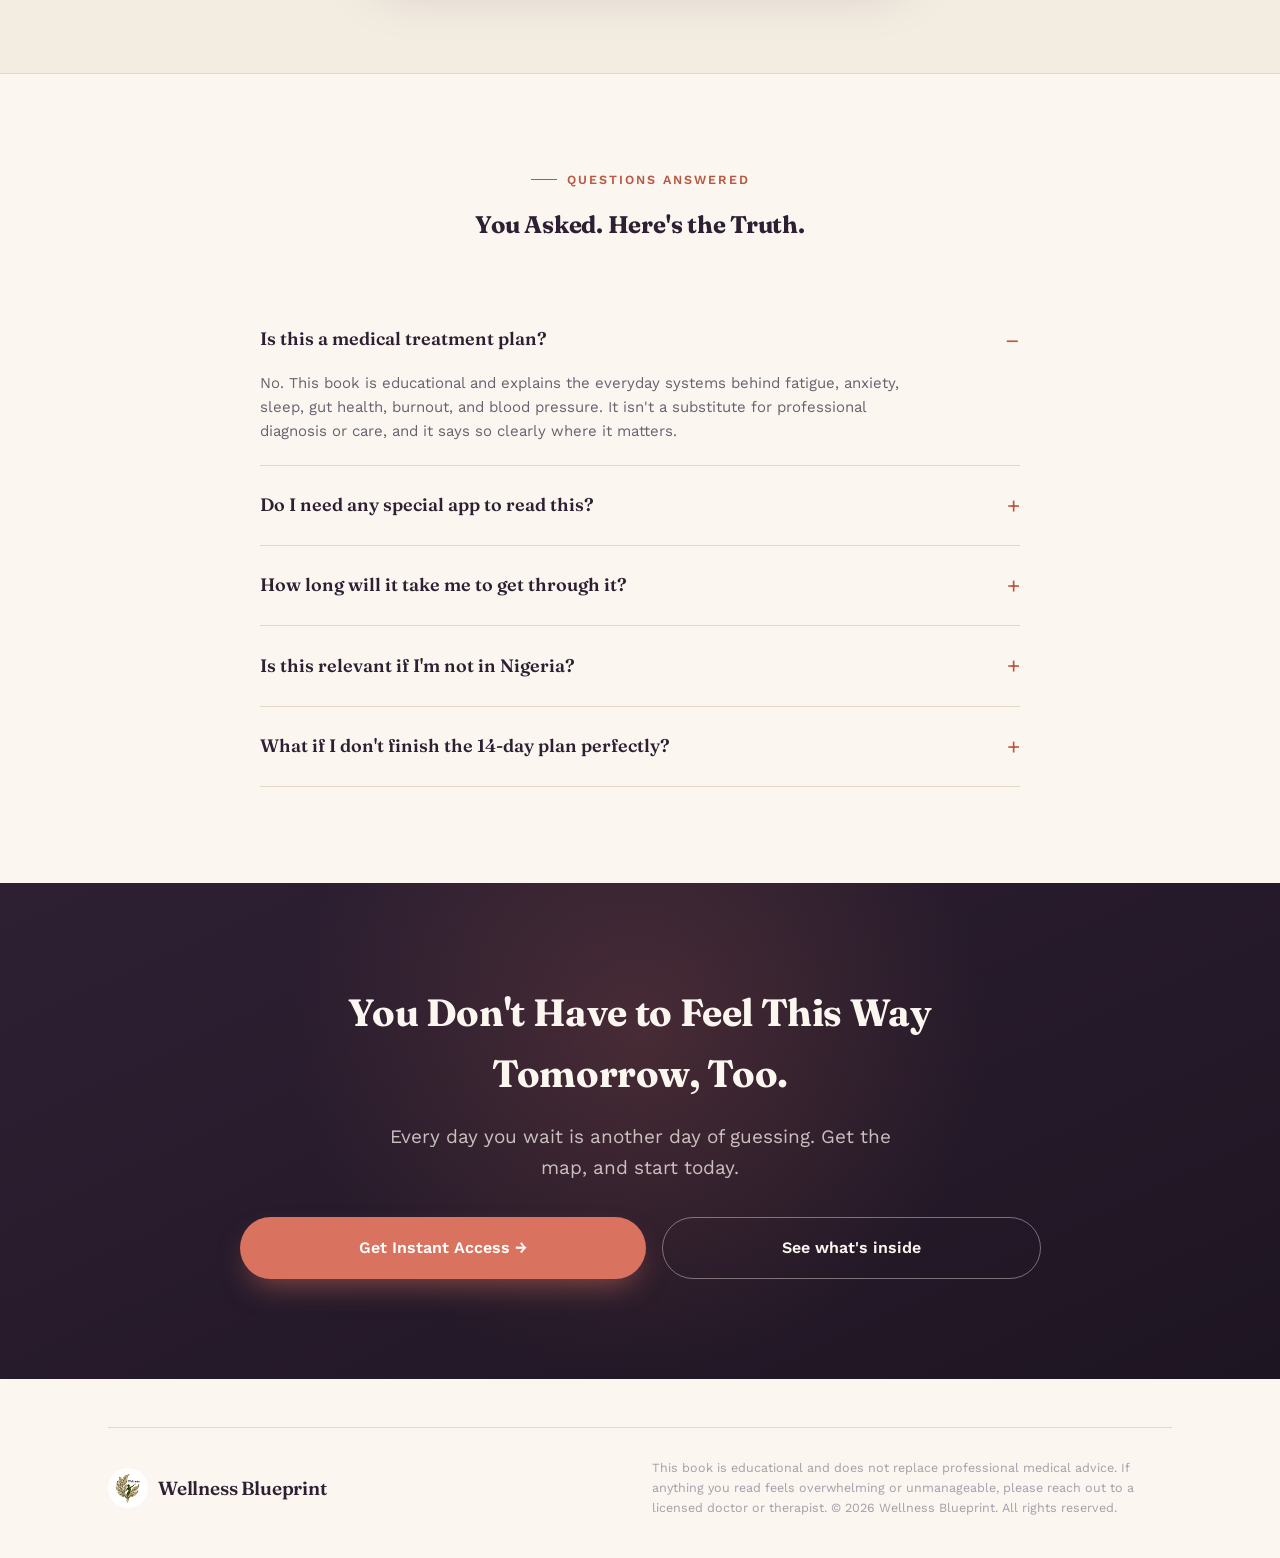
==== commit 28b07ca5: "file added, responsiveness corrected" ====
--- a/index.html
+++ b/index.html
@@ -1,681 +1,14 @@
 <!DOCTYPE html>
 <html lang="en">
 <head>
-<meta charset="UTF-8">
-<meta name="viewport" content="width=device-width, initial-scale=1.0">
-<title>Why You're Always Tired, Wired & Worried — Wellness Blueprint</title>
-<link rel="preconnect" href="https://fonts.googleapis.com">
-<link rel="icon" type="img/x-icon" href="img/favicon.ico">
-<link rel="preconnect" href="https://fonts.gstatic.com" crossorigin>
-<link href="https://fonts.googleapis.com/css2?family=Fraunces:ital,opsz,wght@0,9..144,400;0,9..144,500;0,9..144,600;0,9..144,700;1,9..144,500;1,9..144,600&family=Work+Sans:wght@400;500;600;700&display=swap" rel="stylesheet">
-<style>
-  :root{
-    --cream:#FBF6EF;
-    --paper:#F3ECE1;
-    --paper-line:#E4D9C8;
-    --plum:#2E2033;
-    --plum-deep:#1E1522;
-    --plum-soft:#4A3A50;
-    --ink:#241E2C;
-    --ink-soft:#6C5F70;
-    --ink-faint:#A79CAA;
-    --coral:#D9735F;
-    --coral-deep:#B85842;
-    --coral-tint:#F3DDD4;
-    --sage:#7C8C67;
-    --sage-deep:#5C6B49;
-    --sage-tint:#E5EADC;
-    --gold:#C9A66B;
-    --shadow-soft: 0 20px 60px -20px rgba(46,32,51,0.25);
-    --shadow-card: 0 10px 30px -12px rgba(46,32,51,0.18);
-    --radius: 20px;
-    --font-display:'Fraunces', serif;
-    --font-body:'Work Sans', sans-serif;
-  }
-
-  *{ box-sizing:border-box; }
-  html{ scroll-behavior:smooth; }
-  body{
-    margin:0;
-    background:var(--cream);
-    color:var(--ink);
-    font-family:var(--font-body);
-    line-height:1.6;
-    -webkit-font-smoothing:antialiased;
-  }
-  img{ max-width:100%; display:block; }
-  a{ color:inherit; }
-  .container{
-    max-width:1120px;
-    margin:0 auto;
-    padding:0 28px;
-  }
-  .eyebrow{
-    font-family:var(--font-body);
-    font-size:12.5px;
-    font-weight:600;
-    letter-spacing:0.16em;
-    text-transform:uppercase;
-    color:var(--coral-deep);
-    display:flex;
-    align-items:center;
-    gap:10px;
-    margin-bottom:16px;
-  }
-  .eyebrow::before{
-    content:"";
-    width:26px;
-    height:1px;
-    background:var(--coral-deep);
-    display:inline-block;
-  }
-  h1,h2,h3{
-    font-family:var(--font-display);
-    color:var(--plum);
-    margin:0;
-    letter-spacing:-0.01em;
-  }
-  .section{ padding:96px 0; }
-  .section-alt{ background:var(--paper); border-top:1px solid var(--paper-line); border-bottom:1px solid var(--paper-line); }
-  .center{ text-align:center; }
-  .section-head{ max-width:640px; margin:0 auto 56px; }
-  .section-head.left{ margin:0 0 56px; }
-  .lede{
-    font-size:19px;
-    color:var(--ink-soft);
-    margin-top:18px;
-  }
-  .btn{
-    display:inline-flex;
-    align-items:center;
-    justify-content:center;
-    gap:10px;
-    font-family:var(--font-body);
-    font-weight:600;
-    font-size:16px;
-    padding:17px 119px;
-    border-radius:100px;
-    text-decoration:none;
-    cursor:pointer;
-    border:none;
-    transition:transform .25s ease, box-shadow .25s ease, background .25s ease;
-    white-space:nowrap;
-  }
-  .btn-primary{
-    background:var(--coral);
-    color:#fff;
-    box-shadow:0 14px 30px -10px rgba(217,115,95,0.55);
-  }
-  .btn-primary:hover{ background:var(--coral-deep); transform:translateY(-2px); box-shadow:0 18px 34px -10px rgba(184,88,66,0.55); }
-  .btn-ghost{
-    background:transparent;
-    color:var(--cream);
-    border:1px solid rgba(251,246,239,0.4);
-  }
-  .btn-ghost:hover{ background:rgba(251,246,239,0.1); }
-  .btn-dark{
-    background:var(--plum);
-    color:var(--cream);
-  }
-  .btn-dark:hover{ background:var(--plum-deep); transform:translateY(-2px); }
-  .btn-whatsapp{
-    background:#25D366;
-    color:#fff;
-    box-shadow:0 14px 30px -10px rgba(37,211,102,0.55);
-  }
-  .btn-whatsapp:hover{ background:#1DA851; transform:translateY(-2px); box-shadow:0 18px 34px -10px rgba(29,168,81,0.55); }
-
-  /* floating whatsapp bubble */
-  .wa-float{
-    position:fixed;
-    bottom:26px; right:26px;
-    z-index:200;
-    width:60px; height:60px;
-    border-radius:50%;
-    background:#25D366;
-    display:flex; align-items:center; justify-content:center;
-    box-shadow:0 14px 30px -8px rgba(37,211,102,0.65);
-    transition:transform .25s ease, box-shadow .25s ease;
-  }
-  .wa-float:hover{ transform:translateY(-3px) scale(1.05); box-shadow:0 18px 36px -8px rgba(29,168,81,0.7); }
-  .wa-float svg{ width:30px; height:30px; fill:#fff; }
-  .wa-float .wa-ping{
-    position:absolute; inset:0; border-radius:50%;
-    background:#25D366;
-    opacity:0.55;
-    animation:waPing 2.4s ease-out infinite;
-  }
-  @keyframes waPing{
-    0%{ transform:scale(1); opacity:0.5; }
-    100%{ transform:scale(1.7); opacity:0; }
-  }
-  @media (max-width:560px){
-    .wa-float{ width:54px; height:54px; bottom:18px; right:18px; }
-    .wa-float svg{ width:26px; height:26px; }
-  }
-
-  /* ---------- NAV ---------- */
-  header.nav{
-    position:sticky; top:0; z-index:50;
-    background:rgba(251,246,239,0.86);
-    backdrop-filter:blur(10px);
-    border-bottom:1px solid var(--paper-line);
-  }
-  .nav-inner{
-    display:flex; align-items:center; justify-content:space-between;
-    padding:18px 28px;
-    max-width:1120px; margin:0 auto;
-  }
-  .brand{
-    display:flex; align-items:center; gap:10px;
-    font-family:var(--font-display);
-    font-weight:600;
-    font-size:19px;
-    color:var(--plum);
-    letter-spacing:-0.01em;
-  }
-  .brand .mark{
-    width:40px; height:40px; 
-    border-radius:50%;
-    /* background:conic-gradient(from 200deg, var(--coral), var(--gold), var(--sage), var(--coral)); */
-    display:inline-block;
-    position:relative;
-  }
-  .mark img{
-    border-radius:50%;
-  }
-  .brand .mark::after{
-    /* content:""; */
-    position:absolute; 
-    /* inset:5px; */
-    border-radius:50%;
-    background:var(--cream);
-  }
-  .nav-cta{ font-size:14px; padding:12px 24px; }
-
-  /* ---------- HERO ---------- */
-  .hero{
-    position:relative;
-    overflow:hidden;
-    padding:60px 0 40px;
-  }
-  .hero-glow{
-    position:absolute;
-    top:-220px; right:-160px;
-    width:640px; height:640px;
-    border-radius:50%;
-    background:radial-gradient(circle, rgba(217,115,95,0.22), rgba(217,115,95,0) 70%);
-    pointer-events:none;
-  }
-  .hero-glow2{
-    position:absolute;
-    bottom:-260px; left:-200px;
-    width:560px; height:560px;
-    border-radius:50%;
-    background:radial-gradient(circle, rgba(124,140,103,0.20), rgba(124,140,103,0) 70%);
-    pointer-events:none;
-  }
-  .hero-grid{
-    position:relative;
-    display:grid;
-    grid-template-columns:1.05fr 0.95fr;
-    gap:46px;
-    align-items:center;
-  }
-  .hero h1{
-    font-size:52px;
-    line-height:1.08;
-    font-weight:600;
-  }
-  .hero h1 em{
-    font-style:italic;
-    font-weight:500;
-    color:var(--coral-deep);
-  }
-  .hero .lede{ max-width:480px; }
-  .hero-actions{
-    display:flex; align-items:center; gap:20px; flex-wrap:wrap;
-    margin-top:34px;
-  }
-  .hero-note{
-    font-size:13.5px; color:var(--ink-soft);
-  }
-  .trust-row{
-    display:flex; flex-wrap:wrap; gap:22px;
-    margin-top:38px;
-    padding-top:28px;
-    border-top:1px solid var(--paper-line);
-  }
-  .trust-item{
-    display:flex; align-items:center; gap:9px;
-    font-size:13.5px; font-weight:600; color:var(--plum-soft);
-  }
-  .trust-item .dot{
-    width:7px; height:7px; border-radius:50%; background:var(--sage-deep); flex-shrink:0;
-  }
-
-  /* book mockup */
-  .book-stage{
-    position:relative;
-    display:flex; 
-    align-items:center; justify-content:center;
-    perspective:1300px;
-  }
-  .book{
-    width:100%;
-    max-width:650px;
-    position:relative;
-    animation:float 6s ease-in-out infinite;
-  }
-  .book img{
-    width:100%;
-    height:auto;
-    display:block;
-    filter:drop-shadow(0 35px 50px rgba(46,32,51,0.35));
-  }
-  @keyframes float{
-    0%,100%{ transform:translateY(0px); }
-    50%{ transform:translateY(-14px); }
-  }
-
-  /* breathing pacer */
-  .pacer-wrap{
-    margin-top:54px;
-    display:flex; align-items:center; gap:26px;
-    background:#fff;
-    border:1px solid var(--paper-line);
-    border-radius:100px;
-    padding:14px 26px 14px 14px;
-    box-shadow:var(--shadow-card);
-    max-width:460px;
-  }
-  .pacer-circle-wrap{
-    width:64px; height:64px; flex-shrink:0;
-    display:flex; align-items:center; justify-content:center;
-    position:relative;
-  }
-  .pacer-ring{
-    position:absolute; inset:0; border-radius:50%;
-    border:1.5px solid var(--sage-tint);
-  }
-  .pacer-dot{
-    width:30px; height:30px; border-radius:50%;
-    background:radial-gradient(circle at 35% 30%, var(--sage), var(--sage-deep));
-    animation: breathe 12s ease-in-out infinite;
-  }
-  @keyframes breathe{
-    0%{ transform:scale(0.55); }
-    33%{ transform:scale(1); }
-    50%{ transform:scale(1); }
-    83%{ transform:scale(0.55); }
-    100%{ transform:scale(0.55); }
-  }
-  .pacer-text{ font-size:13.5px; color:var(--ink-soft); }
-  .pacer-text strong{
-    display:block; color:var(--plum); font-size:14.5px; font-weight:600; margin-bottom:2px;
-  }
-  #pacerLabel{ color:var(--sage-deep); font-weight:700; }
-
-  /* ---------- RECOGNITION ---------- */
-  .signs-list{
-    display:grid;
-    gap:0;
-    border-top:1px solid var(--paper-line);
-  }
-  .sign-row{
-    display:grid;
-    grid-template-columns:90px 1fr;
-    gap:28px;
-    padding:34px 0;
-    border-bottom:1px solid var(--paper-line);
-    align-items:start;
-  }
-  .sign-num{
-    font-family:var(--font-display);
-    font-style:italic;
-    font-weight:500;
-    font-size:38px;
-    color:var(--coral-tint);
-    -webkit-text-stroke:1px var(--coral);
-    color:transparent;
-  }
-  .sign-row p{ margin:0; font-size:18px; color:var(--plum-soft); max-width:640px; }
-  .sign-row p b{ color:var(--plum); font-weight:600; }
-  .signs-close{
-    margin-top:40px;
-    font-size:19px;
-    color:var(--plum);
-    font-family:var(--font-display);
-    font-style:italic;
-    font-weight:500;
-    max-width:680px;
-    line-height:1.5;
-  }
-
-  /* ---------- CHAPTERS GRID ---------- */
-  .chapters-grid{
-    display:grid;
-    grid-template-columns:repeat(4, 1fr);
-    gap:18px;
-  }
-  .chapter-card{
-    background:#fff;
-    border:1px solid var(--paper-line);
-    border-radius:16px;
-    padding:26px 22px;
-    box-shadow:var(--shadow-card);
-    transition:transform .25s ease, box-shadow .25s ease;
-  }
-  .chapter-card:hover{ transform:translateY(-4px); box-shadow:0 18px 40px -16px rgba(46,32,51,0.28); }
-  .chapter-card .num{
-    font-family:var(--font-display);
-    font-size:14px;
-    font-weight:600;
-    color:var(--coral-deep);
-    letter-spacing:0.06em;
-  }
-  .chapter-card .icon{
-    width:38px; height:38px;
-    margin:14px 0 12px;
-    border-radius:10px;
-    background:var(--sage-tint);
-    display:flex; align-items:center; justify-content:center;
-  }
-  .chapter-card .icon svg{ width:19px; height:19px; stroke:var(--sage-deep); }
-  .chapter-card h4{
-    font-family:var(--font-display);
-    font-size:17.5px;
-    font-weight:600;
-    color:var(--plum);
-    margin:0 0 8px;
-    line-height:1.3;
-  }
-  .chapter-card p{
-    font-size:14px; color:var(--ink-soft); margin:0; line-height:1.55;
-  }
-  .plan-tag{
-    margin-top:22px;
-    display:inline-flex; align-items:center; gap:10px;
-    background:var(--plum);
-    color:var(--cream);
-    padding:12px 22px;
-    border-radius:100px;
-    font-size:13.5px; font-weight:600;
-  }
-  .plan-tag .plus{ color:var(--coral); font-family:var(--font-display); font-style:italic; }
-
-  /* ---------- SYSTEM DIAGRAM ---------- */
-  .system-wrap{
-    display:grid;
-    grid-template-columns:1fr 1fr;
-    gap:56px;
-    align-items:center;
-  }
-  .system-copy p{ font-size:16.5px; color:var(--ink-soft); margin:0 0 16px; }
-  .system-copy p:last-child{ margin-bottom:0; }
-  .diagram{
-    position:relative;
-    aspect-ratio:1/1;
-    max-width:420px;
-    margin:0 auto;
-  }
-  .diagram-center{
-    position:absolute; top:50%; left:50%; transform:translate(-50%,-50%);
-    width:118px; height:118px; border-radius:50%;
-    background:var(--plum);
-    color:var(--cream);
-    display:flex; align-items:center; justify-content:center;
-    flex-direction:column;
-    text-align:center;
-    font-family:var(--font-display);
-    font-style:italic;
-    font-size:15px;
-    z-index:3;
-    box-shadow:0 20px 40px -14px rgba(46,32,51,0.4);
-  }
-  .diagram-node{
-    position:absolute;
-    width:132px;
-    background:#fff;
-    border:1px solid var(--paper-line);
-    border-radius:14px;
-    padding:12px 14px;
-    font-size:12.5px;
-    font-weight:600;
-    color:var(--plum-soft);
-    box-shadow:var(--shadow-card);
-    z-index:2;
-    text-align:center;
-    line-height:1.35;
-  }
-  .diagram-node span{
-    display:block; font-size:10.5px; font-weight:600; letter-spacing:0.08em;
-    text-transform:uppercase; color:var(--coral-deep); margin-bottom:3px;
-  }
-  .diagram-node.n1{ top:-6%; left:50%; transform:translateX(-50%); }
-  .diagram-node.n2{ top:32%; right:-14%; }
-  .diagram-node.n3{ bottom:-6%; left:50%; transform:translateX(-50%); }
-  .diagram-node.n4{ top:32%; left:-14%; }
-  .diagram svg.lines{ position:absolute; inset:0; width:100%; height:100%; z-index:1; }
-  .diagram svg.lines line{ stroke:var(--paper-line); stroke-width:2; }
-
-  /* ---------- ABOUT ---------- */
-  .about-wrap{
-    display:grid;
-    grid-template-columns:0.9fr 1.1fr;
-    gap:56px;
-    align-items:center;
-  }
-  .badge-row{ display:flex; flex-wrap:wrap; gap:10px; margin-top:26px; }
-  .badge{
-    font-size:13px; font-weight:600; color:var(--sage-deep);
-    background:var(--sage-tint);
-    border-radius:100px;
-    padding:9px 16px;
-  }
-  .about-card{
-    background:var(--plum);
-    border-radius:24px;
-    padding:44px;
-    color:var(--cream);
-    position:relative;
-    overflow:hidden;
-  }
-  .about-card::before{
-    content:"";
-    position:absolute; top:-80px; right:-80px;
-    width:220px; height:220px; border-radius:50%;
-    background:radial-gradient(circle, rgba(217,115,95,0.35), rgba(217,115,95,0) 70%);
-  }
-  .about-card .quote{
-    font-family:var(--font-display);
-    font-style:italic;
-    font-size:22px;
-    font-weight:500;
-    line-height:1.45;
-    position:relative;
-    z-index:2;
-  }
-  .about-card .who{
-    margin-top:22px;
-    font-size:13.5px;
-    color:var(--sage-tint);
-    font-weight:600;
-    letter-spacing:0.04em;
-    position:relative; z-index:2;
-  }
-
-  /* ---------- TESTIMONIALS ---------- */
-  .testi-grid{
-    display:grid;
-    grid-template-columns:repeat(3, 1fr);
-    gap:20px;
-  }
-  .testi-card{
-    background:#fff;
-    border:1px solid var(--paper-line);
-    border-radius:18px;
-    padding:30px 26px;
-    box-shadow:var(--shadow-card);
-    display:flex; flex-direction:column;
-  }
-  .stars{ color:var(--gold); font-size:14px; letter-spacing:2px; margin-bottom:16px; }
-  .testi-card p{ font-size:15.5px; color:var(--plum-soft); flex-grow:1; margin:0 0 20px; }
-  .testi-who{ display:flex; align-items:center; gap:12px; }
-  .testi-avatar{
-    width:38px; height:38px; border-radius:50%;
-    background:linear-gradient(135deg, var(--coral), var(--sage));
-    flex-shrink:0;
-  }
-  .testi-avatar img{
-    border-radius:50%;
-  }
-  .testi-name{ font-size:14px; font-weight:600; color:var(--plum); }
-  .testi-loc{ font-size:12.5px; color:var(--ink-faint); }
-
-  /* ---------- PRICING ---------- */
-  .price-card{
-    max-width:560px;
-    margin:0 auto;
-    background:#fff;
-    border-radius:28px;
-    border:1px solid var(--paper-line);
-    box-shadow:var(--shadow-soft);
-    overflow:hidden;
-  }
-  .price-top{
-    background:linear-gradient(155deg, var(--plum), var(--plum-deep));
-    color:var(--cream);
-    padding:38px 40px 32px;
-    text-align:center;
-  }
-  .price-top .book-title{
-    font-family:var(--font-display); font-size:22px; font-weight:600; margin-bottom:6px;
-  }
-  .price-top .book-sub{
-    font-family:var(--font-display); font-style:italic; font-size:14px; color:var(--coral-tint);
-  }
-  .price-body{ padding:36px 40px 40px; }
-  .price-row{
-    display:flex; align-items:baseline; justify-content:center; gap:14px;
-    margin-bottom:6px;
-  }
-  .price-old{ font-size:20px; color:var(--ink-faint); text-decoration:line-through; }
-  .price-new{ font-family:var(--font-display); font-size:44px; font-weight:600; color:var(--plum); }
-  .price-caption{ text-align:center; font-size:13px; color:var(--ink-soft); margin-bottom:28px; }
-  .price-features{ list-style:none; padding:0; margin:0 0 30px; }
-  .price-features li{
-    display:flex; align-items:flex-start; gap:12px;
-    font-size:14.5px; color:var(--plum-soft);
-    padding:10px 0;
-    border-bottom:1px dashed var(--paper-line);
-  }
-  .price-features li:last-child{ border-bottom:none; }
-  .price-features .check{
-    width:19px; height:19px; border-radius:50%;
-    background:var(--sage-tint);
-    color:var(--sage-deep);
-    flex-shrink:0;
-    display:flex; align-items:center; justify-content:center;
-    font-size:11px; font-weight:700;
-    margin-top:1px;
-  }
-  .price-cta{ width:100%; }
-  .price-wa-link{
-    display:block;
-    text-align:center;
-    margin-top:14px;
-    font-size:13.5px;
-    font-weight:600;
-    color:#1DA851;
-    text-decoration:none;
-  }
-  .price-wa-link:hover{ text-decoration:underline; }
-  .price-trust{
-    display:flex; justify-content:center; gap:18px; flex-wrap:wrap;
-    margin-top:20px; font-size:12.5px; color:var(--ink-soft);
-  }
-
-  /* ---------- FAQ ---------- */
-  .faq-list{ max-width:760px; margin:0 auto; }
-  details{
-    border-bottom:1px solid var(--paper-line);
-    padding:22px 0;
-  }
-  details summary{
-    cursor:pointer;
-    list-style:none;
-    display:flex; align-items:center; justify-content:space-between;
-    font-family:var(--font-display);
-    font-size:18px;
-    font-weight:600;
-    color:var(--plum);
-  }
-  details summary::-webkit-details-marker{ display:none; }
-  details summary::after{
-    content:"+";
-    font-size:22px;
-    color:var(--coral-deep);
-    font-family:var(--font-body);
-    font-weight:400;
-    transition:transform .2s ease;
-    flex-shrink:0;
-    margin-left:20px;
-  }
-  details[open] summary::after{ content:"–"; }
-  details p{ margin:14px 0 0; color:var(--ink-soft); font-size:15px; max-width:640px; }
-
-  /* ---------- FINAL CTA ---------- */
-  .final-cta{
-    background:linear-gradient(155deg, var(--plum) 0%, var(--plum-deep) 100%);
-    color:var(--cream);
-    text-align:center;
-    padding:100px 0;
-    position:relative;
-    overflow:hidden;
-  }
-  .final-cta::before{
-    content:"";
-    position:absolute; top:-200px; left:50%; transform:translateX(-50%);
-    width:700px; height:700px; border-radius:50%;
-    background:radial-gradient(circle, rgba(217,115,95,0.18), rgba(217,115,95,0) 70%);
-  }
-  .final-cta h2{ color:var(--cream); font-size:38px; max-width:640px; margin:0 auto; position:relative; z-index:2; }
-  .final-cta .lede{ color:rgba(251,246,239,0.75); max-width:520px; margin:18px auto 34px; position:relative; z-index:2; }
-  .final-cta .actions{ position:relative; z-index:2; display:flex; justify-content:center; gap:16px; flex-wrap:wrap; }
-
-  /* ---------- FOOTER ---------- */
-  footer{ padding:48px 0 40px; }
-  .footer-inner{
-    display:flex; justify-content:space-between; align-items:center; flex-wrap:wrap; gap:18px;
-    border-top:1px solid var(--paper-line);
-    padding-top:30px;
-  }
-  .footer-note{ font-size:12.5px; color:var(--ink-faint); max-width:520px; line-height:1.6; }
-
-  /* ---------- RESPONSIVE ---------- */
-  @media (max-width:920px){
-    .hero-grid{ grid-template-columns:1fr; }
-    .book-stage{ order:-1; margin-bottom:10px; }
-    .book{ max-width:490px; }
-    .hero h1{ font-size:38px; }
-    .chapters-grid{ grid-template-columns:repeat(2, 1fr); }
-    .system-wrap, .about-wrap{ grid-template-columns:1fr; }
-    .about-card{ order:-1; }
-    .testi-grid{ grid-template-columns:1fr; }
-    .diagram{ margin-top:20px; }
-    .final-cta h2{ font-size:29px; }
-    .section{ padding:68px 0; }
-  }
-  @media (max-width:460px){
-    .chapters-grid{ grid-template-columns:1fr; }
-    .sign-row{ grid-template-columns:50px 1fr; gap:16px; }
-    .sign-num{ font-size:28px; }
-    .price-body, .price-top{ padding-left:24px; padding-right:24px; }
-    .nav-inner{ padding:16px 20px; }
-    .container{ padding:0 20px; }
-  }
-</style>
+  <meta charset="UTF-8">
+  <meta name="viewport" content="width=device-width, initial-scale=1.0">
+  <title>Why You're Always Tired, Wired & Worried — Wellness Blueprint</title>
+  <link rel="preconnect" href="https://fonts.googleapis.com">
+  <link rel="icon" type="img/x-icon" href="img/favicon.ico">
+  <link rel="preconnect" href="https://fonts.gstatic.com" crossorigin>
+  <link href="https://fonts.googleapis.com/css2?family=Fraunces:ital,opsz,wght@0,9..144,400;0,9..144,500;0,9..144,600;0,9..144,700;1,9..144,500;1,9..144,600&family=Work+Sans:wght@400;500;600;700&display=swap" rel="stylesheet">
+  <link rel="stylesheet" href="styles.css">
 <!-- Meta Pixel Code -->
   <script>
     !function(f,b,e,v,n,t,s)
@@ -693,7 +26,6 @@
     src="https://www.facebook.com/tr?id=1030772333218949&ev=PageView&noscript=1"
   /></noscript>
   <!-- End Meta Pixel Code -->
-
 </head>
 <body>
 
@@ -720,10 +52,6 @@
 
         <div class="hero-actions">
           <a href="https://selar.com/m/Isesele" class="btn btn-primary">Get Instant Access →</a>
-          <!-- <a href="https://wa.me/2340000000000?text=Hi!%20I'd%20like%20to%20know%20more%20about%20the%20Tired%2C%20Wired%20%26%20Worried%20ebook" target="_blank" rel="noopener" class="btn btn-whatsapp">
-            <svg viewBox="0 0 24 24" width="18" height="18" fill="currentColor"><path d="M17.6 6.32A8.85 8.85 0 0012.03 3.5c-4.9 0-8.9 4-8.9 8.9 0 1.57.41 3.1 1.19 4.45L3 21l4.28-1.12a8.9 8.9 0 004.75 1.36h.01c4.9 0 8.9-4 8.9-8.9 0-2.38-.93-4.62-2.34-6.02zm-5.57 13.7h-.01a7.4 7.4 0 01-3.77-1.03l-.27-.16-2.8.74.75-2.73-.18-.28a7.38 7.38 0 01-1.13-3.96c0-4.08 3.32-7.4 7.41-7.4a7.36 7.36 0 017.4 7.4c0 4.08-3.32 7.42-7.4 7.42zm4.06-5.55c-.22-.11-1.31-.65-1.51-.72-.2-.07-.35-.11-.5.11-.15.22-.58.72-.71.87-.13.15-.26.17-.48.06-.22-.11-.94-.35-1.79-1.11-.66-.59-1.11-1.32-1.24-1.54-.13-.22-.01-.34.1-.45.1-.1.22-.26.33-.39.11-.13.15-.22.22-.37.07-.15.04-.28-.02-.39-.06-.11-.5-1.21-.69-1.66-.18-.44-.37-.38-.5-.38-.13-.01-.28-.01-.43-.01a.83.83 0 00-.6.28c-.2.22-.79.77-.79 1.87s.81 2.17.92 2.32c.11.15 1.6 2.44 3.87 3.42.54.23 .96.37 1.29.48.54.17 1.03.15 1.42.09.43-.06 1.31-.54 1.5-1.05.18-.51.18-.95.13-1.05-.05-.1-.2-.16-.42-.27z"/></svg>
-            Chat on WhatsApp
-          </a> -->
           <span class="hero-note">Instant PDF download · Read on any device</span>
         </div>
 
@@ -1067,4 +395,5 @@
 </script>
 
 </body>
-</html>+</html>
+
--- a/styles.css
+++ b/styles.css
@@ -0,0 +1,686 @@
+  :root{
+    --cream:#FBF6EF;
+    --paper:#F3ECE1;
+    --paper-line:#E4D9C8;
+    --plum:#2E2033;
+    --plum-deep:#1E1522;
+    --plum-soft:#4A3A50;
+    --ink:#241E2C;
+    --ink-soft:#6C5F70;
+    --ink-faint:#A79CAA;
+    --coral:#D9735F;
+    --coral-deep:#B85842;
+    --coral-tint:#F3DDD4;
+    --sage:#7C8C67;
+    --sage-deep:#5C6B49;
+    --sage-tint:#E5EADC;
+    --gold:#C9A66B;
+    --shadow-soft: 0 20px 60px -20px rgba(46,32,51,0.25);
+    --shadow-card: 0 10px 30px -12px rgba(46,32,51,0.18);
+    --radius: 20px;
+    --font-display:'Fraunces', serif;
+    --font-body:'Work Sans', sans-serif;
+  }
+
+  *{ box-sizing:border-box; }
+  html{ scroll-behavior:smooth; }
+  body{
+    margin:0;
+    background:var(--cream);
+    color:var(--ink);
+    font-family:var(--font-body);
+    line-height:1.6;
+    -webkit-font-smoothing:antialiased;
+  }
+  img{ max-width:100%; display:block; }
+  a{ color:inherit; }
+  .container{
+    max-width:1120px;
+    margin:0 auto;
+    padding:0 28px;
+  }
+  .eyebrow{
+    font-family:var(--font-body);
+    font-size:12.5px;
+    font-weight:600;
+    letter-spacing:0.16em;
+    text-transform:uppercase;
+    color:var(--coral-deep);
+    display:flex;
+    align-items:center;
+    gap:10px;
+    margin-bottom:16px;
+  }
+  .eyebrow::before{
+    content:"";
+    width:26px;
+    height:1px;
+    background:var(--coral-deep);
+    display:inline-block;
+  }
+  h1,h2,h3{
+    font-family:var(--font-display);
+    color:var(--plum);
+    margin:0;
+    letter-spacing:-0.01em;
+  }
+  .section{ padding:96px 0; }
+  .section-alt{ background:var(--paper); border-top:1px solid var(--paper-line); border-bottom:1px solid var(--paper-line); }
+  .center{ text-align:center; }
+  .section-head{ max-width:640px; margin:0 auto 56px; }
+  .section-head.left{ margin:0 0 56px; }
+  .lede{
+    font-size:19px;
+    color:var(--ink-soft);
+    margin-top:18px;
+  }
+  .btn{
+    display:inline-flex;
+    align-items:center;
+    justify-content:center;
+    gap:10px;
+    font-family:var(--font-body);
+    font-weight:600;
+    font-size:16px;
+    padding:17px 119px;
+    border-radius:100px;
+    text-decoration:none;
+    cursor:pointer;
+    border:none;
+    transition:transform .25s ease, box-shadow .25s ease, background .25s ease;
+    white-space:nowrap;
+  }
+  .btn-primary{
+    background:var(--coral);
+    color:#fff;
+    box-shadow:0 14px 30px -10px rgba(217,115,95,0.55);
+  }
+  .btn-primary:hover{ background:var(--coral-deep); transform:translateY(-2px); box-shadow:0 18px 34px -10px rgba(184,88,66,0.55); }
+  .btn-ghost{
+    background:transparent;
+    color:var(--cream);
+    border:1px solid rgba(251,246,239,0.4);
+  }
+  .btn-ghost:hover{ background:rgba(251,246,239,0.1); }
+  .btn-dark{
+    background:var(--plum);
+    color:var(--cream);
+  }
+  .btn-dark:hover{ background:var(--plum-deep); transform:translateY(-2px); }
+  .btn-whatsapp{
+    background:#25D366;
+    color:#fff;
+    box-shadow:0 14px 30px -10px rgba(37,211,102,0.55);
+  }
+  .btn-whatsapp:hover{ background:#1DA851; transform:translateY(-2px); box-shadow:0 18px 34px -10px rgba(29,168,81,0.55); }
+
+  /* floating whatsapp bubble */
+  .wa-float{
+    position:fixed;
+    bottom:26px; right:26px;
+    z-index:200;
+    width:60px; height:60px;
+    border-radius:50%;
+    background:#25D366;
+    display:flex; align-items:center; justify-content:center;
+    box-shadow:0 14px 30px -8px rgba(37,211,102,0.65);
+    transition:transform .25s ease, box-shadow .25s ease;
+  }
+  .wa-float:hover{ transform:translateY(-3px) scale(1.05); box-shadow:0 18px 36px -8px rgba(29,168,81,0.7); }
+  .wa-float svg{ width:30px; height:30px; fill:#fff; }
+  .wa-float .wa-ping{
+    position:absolute; inset:0; border-radius:50%;
+    background:#25D366;
+    opacity:0.55;
+    animation:waPing 2.4s ease-out infinite;
+  }
+  @keyframes waPing{
+    0%{ transform:scale(1); opacity:0.5; }
+    100%{ transform:scale(1.7); opacity:0; }
+  }
+  @media (max-width:560px){
+    .wa-float{ width:54px; height:54px; bottom:18px; right:18px; }
+    .wa-float svg{ width:26px; height:26px; }
+  }
+
+  /* ---------- NAV ---------- */
+  header.nav{
+    position:sticky; top:0; z-index:50;
+    background:rgba(251,246,239,0.86);
+    backdrop-filter:blur(10px);
+    border-bottom:1px solid var(--paper-line);
+  }
+  .nav-inner{
+    display:flex; align-items:center; justify-content:space-between;
+    padding:18px 28px;
+    max-width:1120px; margin:0 auto;
+  }
+  .brand{
+    display:flex; align-items:center; gap:10px;
+    font-family:var(--font-display);
+    font-weight:600;
+    font-size:19px;
+    color:var(--plum);
+    letter-spacing:-0.01em;
+    white-space:nowrap;
+  }
+  .brand .mark{
+    width:40px; height:40px; 
+    border-radius:50%;
+    /* background:conic-gradient(from 200deg, var(--coral), var(--gold), var(--sage), var(--coral)); */
+    display:inline-block;
+    position:relative;
+  }
+  .mark img{
+    border-radius:50%;
+  }
+  .brand .mark::after{
+    /* content:""; */
+    position:absolute; 
+    /* inset:5px; */
+    border-radius:50%;
+    background:var(--cream);
+  }
+  .nav-cta{ font-size:14px; padding:12px 24px; }
+
+  /* ---------- HERO ---------- */
+  .hero{
+    position:relative;
+    overflow:hidden;
+    padding:60px 0 40px;
+  }
+  .hero-glow{
+    position:absolute;
+    top:-220px; right:-160px;
+    width:640px; height:640px;
+    border-radius:50%;
+    background:radial-gradient(circle, rgba(217,115,95,0.22), rgba(217,115,95,0) 70%);
+    pointer-events:none;
+  }
+  .hero-glow2{
+    position:absolute;
+    bottom:-260px; left:-200px;
+    width:560px; height:560px;
+    border-radius:50%;
+    background:radial-gradient(circle, rgba(124,140,103,0.20), rgba(124,140,103,0) 70%);
+    pointer-events:none;
+  }
+  .hero-grid{
+    position:relative;
+    display:grid;
+    grid-template-columns:1.05fr 0.95fr;
+    gap:46px;
+    align-items:center;
+  }
+  .hero h1{
+    font-size:52px;
+    line-height:1.08;
+    font-weight:600;
+  }
+  .hero h1 em{
+    font-style:italic;
+    font-weight:500;
+    color:var(--coral-deep);
+  }
+  .hero .lede{ max-width:480px; }
+  .hero-actions{
+    display:flex; align-items:center; gap:20px; flex-wrap:wrap;
+    margin-top:34px;
+  }
+  .hero-note{
+    font-size:13.5px; color:var(--ink-soft);
+  }
+  .trust-row{
+    display:flex; flex-wrap:wrap; gap:22px;
+    margin-top:38px;
+    padding-top:28px;
+    border-top:1px solid var(--paper-line);
+  }
+  .trust-item{
+    display:flex; align-items:center; gap:9px;
+    font-size:13.5px; font-weight:600; color:var(--plum-soft);
+  }
+  .trust-item .dot{
+    width:7px; height:7px; border-radius:50%; background:var(--sage-deep); flex-shrink:0;
+  }
+
+  /* book mockup */
+  .book-stage{
+    position:relative;
+    display:flex; 
+    align-items:center; justify-content:center;
+    perspective:1300px;
+  }
+  .book{
+    width:100%;
+    max-width:650px;
+    position:relative;
+    animation:float 6s ease-in-out infinite;
+  }
+  .book img{
+    width:100%;
+    height:auto;
+    display:block;
+    filter:drop-shadow(0 35px 50px rgba(46,32,51,0.35));
+  }
+  @keyframes float{
+    0%,100%{ transform:translateY(0px); }
+    50%{ transform:translateY(-14px); }
+  }
+
+  /* breathing pacer */
+  .pacer-wrap{
+    margin-top:54px;
+    display:flex; align-items:center; gap:26px;
+    background:#fff;
+    border:1px solid var(--paper-line);
+    border-radius:100px;
+    padding:14px 26px 14px 14px;
+    box-shadow:var(--shadow-card);
+    max-width:460px;
+  }
+  .pacer-circle-wrap{
+    width:64px; height:64px; flex-shrink:0;
+    display:flex; align-items:center; justify-content:center;
+    position:relative;
+  }
+  .pacer-ring{
+    position:absolute; inset:0; border-radius:50%;
+    border:1.5px solid var(--sage-tint);
+  }
+  .pacer-dot{
+    width:30px; height:30px; border-radius:50%;
+    background:radial-gradient(circle at 35% 30%, var(--sage), var(--sage-deep));
+    animation: breathe 12s ease-in-out infinite;
+  }
+  @keyframes breathe{
+    0%{ transform:scale(0.55); }
+    33%{ transform:scale(1); }
+    50%{ transform:scale(1); }
+    83%{ transform:scale(0.55); }
+    100%{ transform:scale(0.55); }
+  }
+  .pacer-text{ font-size:13.5px; color:var(--ink-soft); }
+  .pacer-text strong{
+    display:block; color:var(--plum); font-size:14.5px; font-weight:600; margin-bottom:2px;
+  }
+  #pacerLabel{ color:var(--sage-deep); font-weight:700; }
+
+  /* ---------- RECOGNITION ---------- */
+  .signs-list{
+    display:grid;
+    gap:0;
+    border-top:1px solid var(--paper-line);
+  }
+  .sign-row{
+    display:grid;
+    grid-template-columns:90px 1fr;
+    gap:28px;
+    padding:34px 0;
+    border-bottom:1px solid var(--paper-line);
+    align-items:start;
+  }
+  .sign-num{
+    font-family:var(--font-display);
+    font-style:italic;
+    font-weight:500;
+    font-size:38px;
+    color:var(--coral-tint);
+    -webkit-text-stroke:1px var(--coral);
+    color:transparent;
+  }
+  .sign-row p{ margin:0; font-size:18px; color:var(--plum-soft); max-width:640px; }
+  .sign-row p b{ color:var(--plum); font-weight:600; }
+  .signs-close{
+    margin-top:40px;
+    font-size:19px;
+    color:var(--plum);
+    font-family:var(--font-display);
+    font-style:italic;
+    font-weight:500;
+    max-width:680px;
+    line-height:1.5;
+  }
+
+  /* ---------- CHAPTERS GRID ---------- */
+  .chapters-grid{
+    display:grid;
+    grid-template-columns:repeat(4, 1fr);
+    gap:18px;
+  }
+  .chapter-card{
+    background:#fff;
+    border:1px solid var(--paper-line);
+    border-radius:16px;
+    padding:26px 22px;
+    box-shadow:var(--shadow-card);
+    transition:transform .25s ease, box-shadow .25s ease;
+  }
+  .chapter-card:hover{ transform:translateY(-4px); box-shadow:0 18px 40px -16px rgba(46,32,51,0.28); }
+  .chapter-card .num{
+    font-family:var(--font-display);
+    font-size:14px;
+    font-weight:600;
+    color:var(--coral-deep);
+    letter-spacing:0.06em;
+  }
+  .chapter-card .icon{
+    width:38px; height:38px;
+    margin:14px 0 12px;
+    border-radius:10px;
+    background:var(--sage-tint);
+    display:flex; align-items:center; justify-content:center;
+  }
+  .chapter-card .icon svg{ width:19px; height:19px; stroke:var(--sage-deep); }
+  .chapter-card h4{
+    font-family:var(--font-display);
+    font-size:17.5px;
+    font-weight:600;
+    color:var(--plum);
+    margin:0 0 8px;
+    line-height:1.3;
+  }
+  .chapter-card p{
+    font-size:14px; color:var(--ink-soft); margin:0; line-height:1.55;
+  }
+  .plan-tag{
+    margin-top:22px;
+    display:inline-flex; align-items:center; gap:10px;
+    background:var(--plum);
+    color:var(--cream);
+    padding:12px 22px;
+    border-radius:100px;
+    font-size:13.5px; font-weight:600;
+  }
+  .plan-tag .plus{ color:var(--coral); font-family:var(--font-display); font-style:italic; }
+
+  /* ---------- SYSTEM DIAGRAM ---------- */
+  .system-wrap{
+    display:grid;
+    grid-template-columns:1fr 1fr;
+    gap:56px;
+    align-items:center;
+  }
+  .system-copy p{ font-size:16.5px; color:var(--ink-soft); margin:0 0 16px; }
+  .system-copy p:last-child{ margin-bottom:0; }
+  .diagram{
+    position:relative;
+    aspect-ratio:1/1;
+    max-width:420px;
+    margin:0 auto;
+  }
+  .diagram-center{
+    position:absolute; top:50%; left:50%; transform:translate(-50%,-50%);
+    width:118px; height:118px; border-radius:50%;
+    background:var(--plum);
+    color:var(--cream);
+    display:flex; align-items:center; justify-content:center;
+    flex-direction:column;
+    text-align:center;
+    font-family:var(--font-display);
+    font-style:italic;
+    font-size:15px;
+    z-index:3;
+    box-shadow:0 20px 40px -14px rgba(46,32,51,0.4);
+  }
+  .diagram-node{
+    position:absolute;
+    width:132px;
+    background:#fff;
+    border:1px solid var(--paper-line);
+    border-radius:14px;
+    padding:12px 14px;
+    font-size:12.5px;
+    font-weight:600;
+    color:var(--plum-soft);
+    box-shadow:var(--shadow-card);
+    z-index:2;
+    text-align:center;
+    line-height:1.35;
+  }
+  .diagram-node span{
+    display:block; font-size:10.5px; font-weight:600; letter-spacing:0.08em;
+    text-transform:uppercase; color:var(--coral-deep); margin-bottom:3px;
+  }
+  .diagram-node.n1{ top:-6%; left:50%; transform:translateX(-50%); }
+  .diagram-node.n2{ top:32%; right:-14%; }
+  .diagram-node.n3{ bottom:-6%; left:50%; transform:translateX(-50%); }
+  .diagram-node.n4{ top:32%; left:-14%; }
+  .diagram svg.lines{ position:absolute; inset:0; width:100%; height:100%; z-index:1; }
+  .diagram svg.lines line{ stroke:var(--paper-line); stroke-width:2; }
+
+  /* ---------- ABOUT ---------- */
+  .about-wrap{
+    display:grid;
+    grid-template-columns:0.9fr 1.1fr;
+    gap:56px;
+    align-items:center;
+  }
+  .badge-row{ display:flex; flex-wrap:wrap; gap:10px; margin-top:26px; }
+  .badge{
+    font-size:13px; font-weight:600; color:var(--sage-deep);
+    background:var(--sage-tint);
+    border-radius:100px;
+    padding:9px 16px;
+  }
+  .about-card{
+    background:var(--plum);
+    border-radius:24px;
+    padding:44px;
+    color:var(--cream);
+    position:relative;
+    overflow:hidden;
+  }
+  .about-card::before{
+    content:"";
+    position:absolute; top:-80px; right:-80px;
+    width:220px; height:220px; border-radius:50%;
+    background:radial-gradient(circle, rgba(217,115,95,0.35), rgba(217,115,95,0) 70%);
+  }
+  .about-card .quote{
+    font-family:var(--font-display);
+    font-style:italic;
+    font-size:22px;
+    font-weight:500;
+    line-height:1.45;
+    position:relative;
+    z-index:2;
+  }
+  .about-card .who{
+    margin-top:22px;
+    font-size:13.5px;
+    color:var(--sage-tint);
+    font-weight:600;
+    letter-spacing:0.04em;
+    position:relative; z-index:2;
+  }
+
+  /* ---------- TESTIMONIALS ---------- */
+  .testi-grid{
+    display:grid;
+    grid-template-columns:repeat(3, 1fr);
+    gap:20px;
+  }
+  .testi-card{
+    background:#fff;
+    border:1px solid var(--paper-line);
+    border-radius:18px;
+    padding:30px 26px;
+    box-shadow:var(--shadow-card);
+    display:flex; flex-direction:column;
+  }
+  .stars{ color:var(--gold); font-size:14px; letter-spacing:2px; margin-bottom:16px; }
+  .testi-card p{ font-size:15.5px; color:var(--plum-soft); flex-grow:1; margin:0 0 20px; }
+  .testi-who{ display:flex; align-items:center; gap:12px; }
+  .testi-avatar{
+    width:38px; height:38px; border-radius:50%;
+    background:linear-gradient(135deg, var(--coral), var(--sage));
+    flex-shrink:0;
+  }
+  .testi-avatar img{
+    border-radius:50%;
+  }
+  .testi-name{ font-size:14px; font-weight:600; color:var(--plum); }
+  .testi-loc{ font-size:12.5px; color:var(--ink-faint); }
+
+  /* ---------- PRICING ---------- */
+  .price-card{
+    max-width:560px;
+    margin:0 auto;
+    background:#fff;
+    border-radius:28px;
+    border:1px solid var(--paper-line);
+    box-shadow:var(--shadow-soft);
+    overflow:hidden;
+  }
+  .price-top{
+    background:linear-gradient(155deg, var(--plum), var(--plum-deep));
+    color:var(--cream);
+    padding:38px 40px 32px;
+    text-align:center;
+  }
+  .price-top .book-title{
+    font-family:var(--font-display); font-size:22px; font-weight:600; margin-bottom:6px;
+  }
+  .price-top .book-sub{
+    font-family:var(--font-display); font-style:italic; font-size:14px; color:var(--coral-tint);
+  }
+  .price-body{ padding:36px 40px 40px; }
+  .price-row{
+    display:flex; align-items:baseline; justify-content:center; gap:14px;
+    margin-bottom:6px;
+  }
+  .price-old{ font-size:20px; color:var(--ink-faint); text-decoration:line-through; }
+  .price-new{ font-family:var(--font-display); font-size:44px; font-weight:600; color:var(--plum); }
+  .price-caption{ text-align:center; font-size:13px; color:var(--ink-soft); margin-bottom:28px; }
+  .price-features{ list-style:none; padding:0; margin:0 0 30px; }
+  .price-features li{
+    display:flex; align-items:flex-start; gap:12px;
+    font-size:14.5px; color:var(--plum-soft);
+    padding:10px 0;
+    border-bottom:1px dashed var(--paper-line);
+  }
+  .price-features li:last-child{ border-bottom:none; }
+  .price-features .check{
+    width:19px; height:19px; border-radius:50%;
+    background:var(--sage-tint);
+    color:var(--sage-deep);
+    flex-shrink:0;
+    display:flex; align-items:center; justify-content:center;
+    font-size:11px; font-weight:700;
+    margin-top:1px;
+  }
+  .price-cta{ width:100%; }
+  .price-wa-link{
+    display:block;
+    text-align:center;
+    margin-top:14px;
+    font-size:13.5px;
+    font-weight:600;
+    color:#1DA851;
+    text-decoration:none;
+  }
+  .price-wa-link:hover{ text-decoration:underline; }
+  .price-trust{
+    display:flex; justify-content:center; gap:18px; flex-wrap:wrap;
+    margin-top:20px; font-size:12.5px; color:var(--ink-soft);
+  }
+
+  /* ---------- FAQ ---------- */
+  .faq-list{ max-width:760px; margin:0 auto; }
+  details{
+    border-bottom:1px solid var(--paper-line);
+    padding:22px 0;
+  }
+  details summary{
+    cursor:pointer;
+    list-style:none;
+    display:flex; align-items:center; justify-content:space-between;
+    font-family:var(--font-display);
+    font-size:18px;
+    font-weight:600;
+    color:var(--plum);
+  }
+  details summary::-webkit-details-marker{ display:none; }
+  details summary::after{
+    content:"+";
+    font-size:22px;
+    color:var(--coral-deep);
+    font-family:var(--font-body);
+    font-weight:400;
+    transition:transform .2s ease;
+    flex-shrink:0;
+    margin-left:20px;
+  }
+  details[open] summary::after{ content:"–"; }
+  details p{ margin:14px 0 0; color:var(--ink-soft); font-size:15px; max-width:640px; }
+
+  /* ---------- FINAL CTA ---------- */
+  .final-cta{
+    background:linear-gradient(155deg, var(--plum) 0%, var(--plum-deep) 100%);
+    color:var(--cream);
+    text-align:center;
+    padding:100px 0;
+    position:relative;
+    overflow:hidden;
+  }
+  .final-cta::before{
+    content:"";
+    position:absolute; top:-200px; left:50%; transform:translateX(-50%);
+    width:700px; height:700px; border-radius:50%;
+    background:radial-gradient(circle, rgba(217,115,95,0.18), rgba(217,115,95,0) 70%);
+  }
+  .final-cta h2{ color:var(--cream); font-size:38px; max-width:640px; margin:0 auto; position:relative; z-index:2; }
+  .final-cta .lede{ color:rgba(251,246,239,0.75); max-width:520px; margin:18px auto 34px; position:relative; z-index:2; }
+  .final-cta .actions{ position:relative; z-index:2; display:flex; justify-content:center; gap:16px; flex-wrap:wrap; }
+
+  /* ---------- FOOTER ---------- */
+  footer{ padding:48px 0 40px; }
+  .footer-inner{
+    display:flex; justify-content:space-between; align-items:center; flex-wrap:wrap; gap:18px;
+    border-top:1px solid var(--paper-line);
+    padding-top:30px;
+  }
+  .footer-note{ font-size:12.5px; color:var(--ink-faint); max-width:520px; line-height:1.6; }
+
+  /* ---------- RESPONSIVE ---------- */
+  @media (max-width:920px){
+    .hero-grid{ grid-template-columns:1fr; }
+    .book-stage{ order:-1; margin-bottom:10px; display: flex; justify-content: center; width: 100%; }
+    .book{ max-width:490px; margin: 0 auto; }
+    .hero h1{ font-size:38px; }
+    .chapters-grid{ grid-template-columns:repeat(2, 1fr); }
+    .system-wrap, .about-wrap{ grid-template-columns:1fr; }
+    .about-card{ order:-1; }
+    .testi-grid{ grid-template-columns:1fr; }
+    .diagram{ margin-top:20px; }
+    .final-cta h2{ font-size:29px; }
+    .section{ padding:68px 0; }
+  }
+
+  @media (max-width:560px){
+    .btn { padding: 14px 44px; width: 100%; max-width: 320px; }
+    .price-cta { max-width: 100%; }
+    .final-cta .actions { flex-direction: column; align-items: center; gap: 12px; }
+    .final-cta .actions .btn { width: 100%; max-width: 300px; }
+  }
+
+  @media (max-width:460px){
+    .chapters-grid{ grid-template-columns:1fr; }
+    .sign-row{ grid-template-columns:50px 1fr; gap:16px; }
+    .sign-num{ font-size:28px; }
+    .price-body, .price-top{ padding-left:24px; padding-right:24px; }
+    .nav-inner{ padding:16px 20px; gap: 8px; }
+    .container{ padding:0 20px; }
+    .brand { font-size: 15px; gap: 6px; }
+    .brand .mark { width: 28px; height: 28px; }
+    .nav-cta { font-size: 12px; padding: 10px 16px; width: auto; }
+  }
+
+  /* Target adjustments specifically for 360px - 400px (e.g., Tecno Spark 8C) */
+  @media (max-width: 400px) {
+    .hero h1 { font-size: 28px; }
+    .hero { padding: 30px 0; }
+    .pacer-wrap { flex-direction: column; border-radius: 20px; padding: 20px; text-align: center; gap: 14px; }
+    .final-cta .actions .btn { padding: 14px 20px; font-size: 15px; }
+  }
